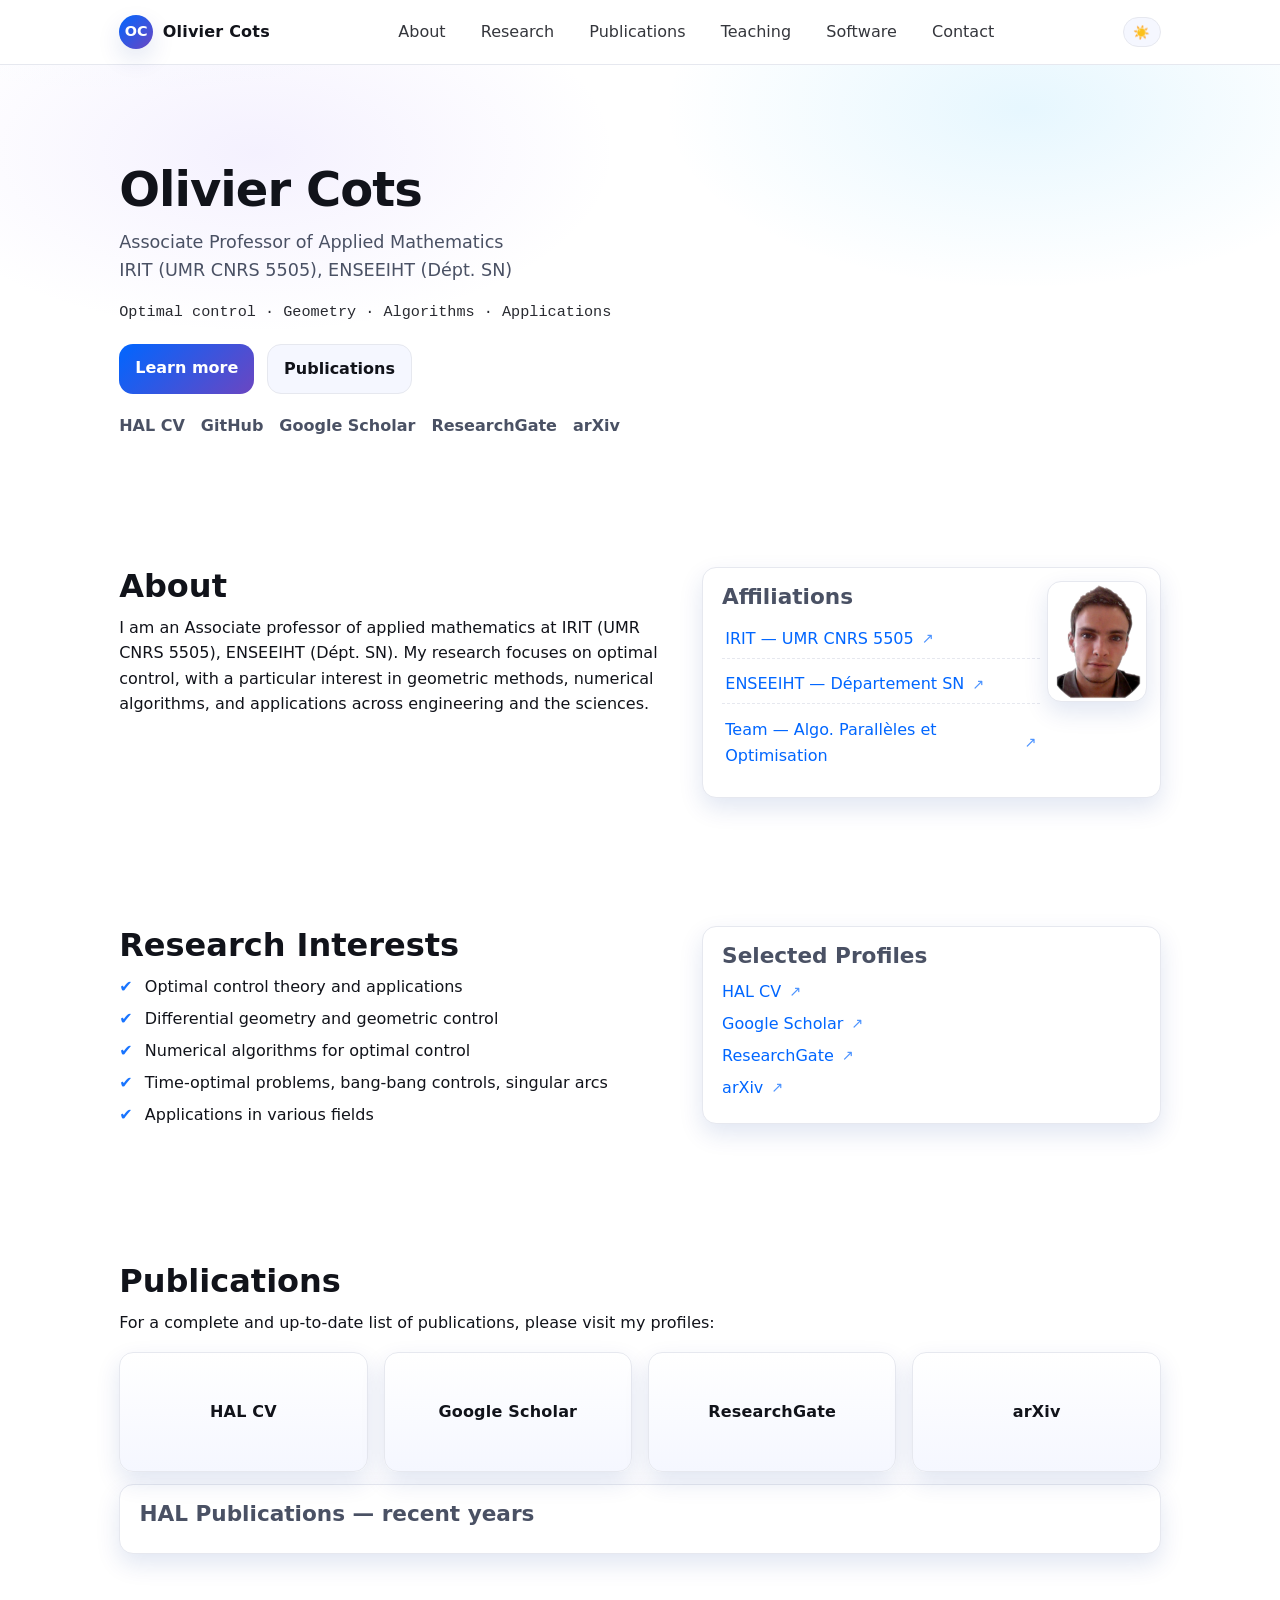
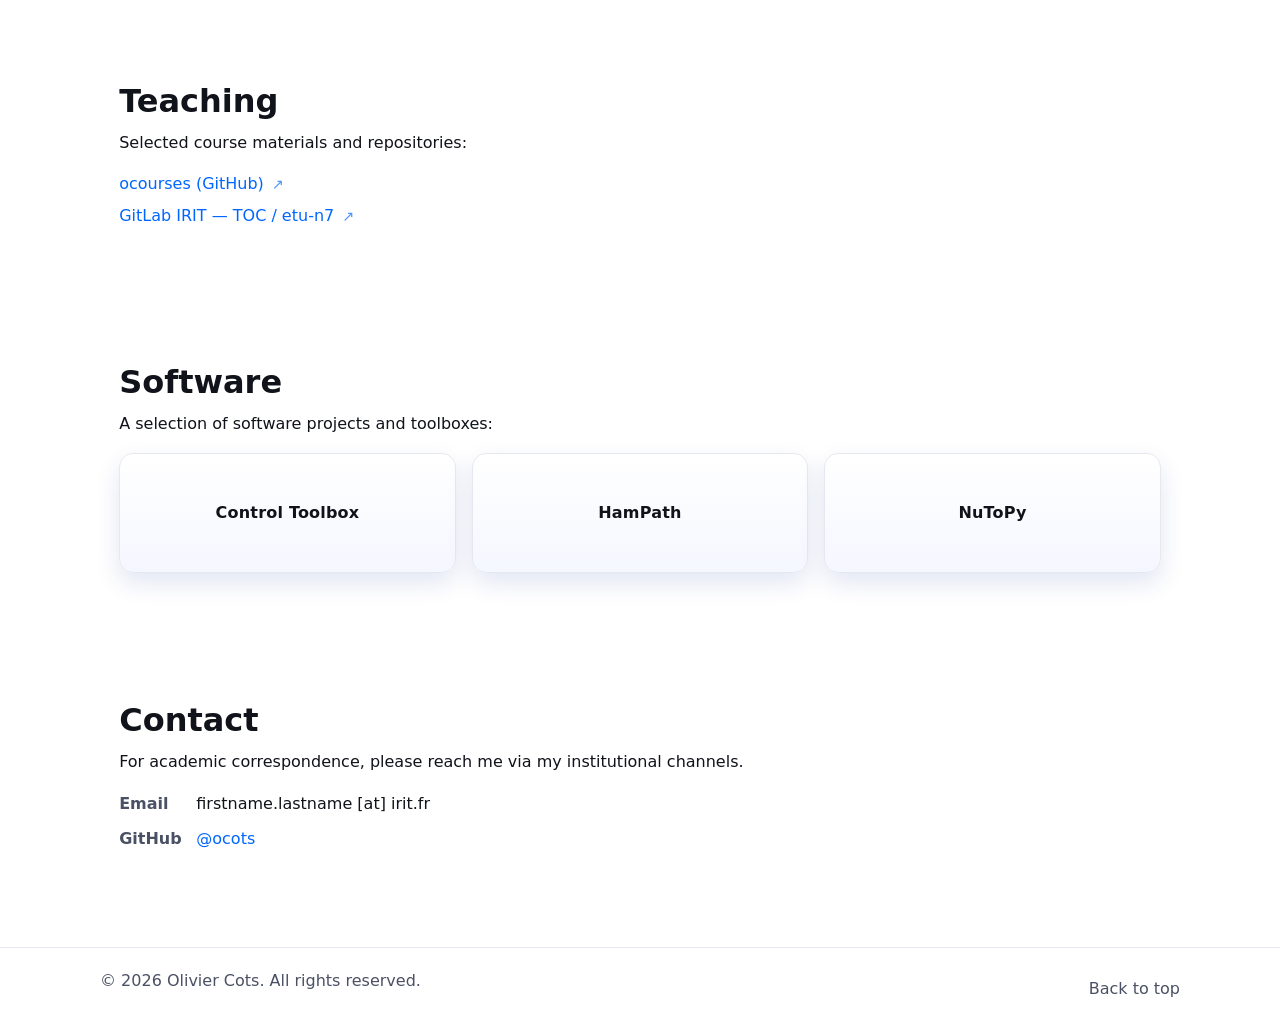
==== index.html @ 915db8ec "french to english" ====
<!DOCTYPE html>
<html lang="en" class="no-js">
  <head>
    <meta charset="utf-8" />
    <meta name="viewport" content="width=device-width, initial-scale=1" />
    <title>Olivier Cots</title>
    <meta name="description" content="Olivier Cots — Associate professor of applied mathematics at IRIT (UMR CNRS 5505), ENSEEIHT (Dépt. SN). Research: Optimal control — geometry, algorithms, applications." />

    <!-- Open Graph / SEO -->
    <meta property="og:title" content="Olivier Cots — Associate Professor of Applied Mathematics" />
    <meta property="og:description" content="Optimal control — geometry, algorithms, applications. IRIT (UMR CNRS 5505), ENSEEIHT (Dépt. SN)." />
    <meta property="og:type" content="website" />
    <meta property="og:url" content="https://ocots.github.io/" />

    <link rel="icon" href="assets/icons/favicon.svg" type="image/svg+xml" />
    <link rel="stylesheet" href="assets/css/style.css" />
    <!-- SEDOO HAL integration -->
    <script src="https://api.sedoo.fr/aeris-cdn-rest/jsrepo/v1_0/download/sandbox/release/sedoo-publications-vjs/0.1.0"></script>
    <script>
      // Replace no-js class for progressive enhancement
      document.documentElement.classList.remove('no-js');
    </script>
  </head>
  <body>
    <a class="skip-link" href="#content">Skip to content</a>

    <header class="site-header">
      <div class="container header-inner">
        <a href="#top" class="brand" aria-label="Home">
          <span class="brand-mark">OC</span>
          <span class="brand-text">Olivier Cots</span>
        </a>
        <nav class="nav" aria-label="Primary">
          <button class="nav-toggle" aria-expanded="false" aria-controls="primary-menu" aria-label="Toggle menu">
            <span class="nav-toggle-bar"></span>
            <span class="nav-toggle-bar"></span>
            <span class="nav-toggle-bar"></span>
          </button>
          <ul id="primary-menu" class="nav-list">
            <li><a href="#about">About</a></li>
            <li><a href="#interests">Research</a></li>
            <li><a href="#publications">Publications</a></li>
            <li><a href="#teaching">Teaching</a></li>
            <li><a href="#software">Software</a></li>
            <li><a href="#contact">Contact</a></li>
          </ul>
        </nav>
        <button class="theme-toggle" id="theme-toggle" aria-label="Toggle dark mode">
          <span class="theme-icon" aria-hidden="true">🌙</span>
        </button>
      </div>
    </header>

    <main id="content">
      <section class="hero" id="top">
        <div class="container hero-inner">
          <div class="hero-text">
            <h1 class="hero-title">Olivier Cots</h1>
            <p class="hero-subtitle">
              Associate Professor of Applied Mathematics<br />
              IRIT (UMR CNRS 5505), ENSEEIHT (Dépt. SN)
            </p>
            <p class="hero-keywords">Optimal control · Geometry · Algorithms · Applications</p>
            <div class="hero-actions">
              <a class="btn primary" href="#about">Learn more</a>
              <a class="btn" href="#publications">Publications</a>
            </div>
            <ul class="social-links">
              <li><a href="https://cv.hal.science/ocots" target="_blank" rel="noopener">HAL CV</a></li>
              <li><a href="https://github.com/ocots" target="_blank" rel="noopener">GitHub</a></li>
              <li><a href="https://scholar.google.com/citations?user=JVn4K6UAAAAJ&hl=fr" target="_blank" rel="noopener">Google Scholar</a></li>
              <li><a href="https://www.researchgate.net/profile/Olivier-Cots?ev=hdr_xprf" target="_blank" rel="noopener">ResearchGate</a></li>
              <li><a href="https://arxiv.org/a/0000-0002-4703-4369.html" target="_blank" rel="noopener">arXiv</a></li>
            </ul>
          </div>
          
        </div>
        <div class="hero-bg" aria-hidden="true"></div>
      </section>

      <section class="section" id="about">
        <div class="container grid two">
          <div>
            <h2>About</h2>
            <p>
              I am an Associate professor of applied mathematics at IRIT (UMR CNRS 5505), ENSEEIHT (Dépt. SN). My research focuses on optimal control, with a particular interest in geometric methods, numerical algorithms, and applications across engineering and the sciences.
            </p>
          </div>
          <aside class="about-aside">
            <div class="callout">
              <h3>Affiliations</h3>
              <img class="portrait portrait--small" src="assets/figs/ocots.png" alt="Portrait of Olivier Cots" />
              <ul class="fancy-list arrow-list" role="list">
                <li><a href="https://www.irit.fr/" target="_blank" rel="noopener">IRIT — UMR CNRS 5505</a></li>
                <li><a href="https://www.enseeiht.fr/" target="_blank" rel="noopener">ENSEEIHT — Département SN</a></li>
                <li><a href="https://www.irit.fr/apo/site" target="_blank" rel="noopener">Team — Algo. Parallèles et Optimisation</a></li>
              </ul>
            </div>
          </aside>
        </div>
      </section>

      <section class="section" id="interests">
        <div class="container grid two">
          <div>
            <h2>Research Interests</h2>
            <ul class="check-list">
              <li>Optimal control theory and applications</li>
              <li>Differential geometry and geometric control</li>
              <li>Numerical algorithms for optimal control</li>
              <li>Time-optimal problems, bang-bang controls, singular arcs</li>
              <li>Applications in various fields</li>
            </ul>
          </div>
          <div class="callout">
            <h3>Selected Profiles</h3>
            <ul class="arrow-list">
              <li><a href="https://cv.hal.science/ocots" target="_blank" rel="noopener">HAL CV</a></li>
              <li><a href="https://scholar.google.com/citations?user=JVn4K6UAAAAJ&hl=fr" target="_blank" rel="noopener">Google Scholar</a></li>
              <li><a href="https://www.researchgate.net/profile/Olivier-Cots?ev=hdr_xprf" target="_blank" rel="noopener">ResearchGate</a></li>
              <li><a href="https://arxiv.org/a/0000-0002-4703-4369.html" target="_blank" rel="noopener">arXiv</a></li>
            </ul>
          </div>
        </div>
      </section>

      <section class="section" id="publications">
        <div class="container">
          <h2>Publications</h2>
          <p>
            For a complete and up-to-date list of publications, please visit my profiles:
          </p>
          <ul class="link-tiles">
            <li><a class="tile" href="https://cv.hal.science/ocots" target="_blank" rel="noopener"><span>HAL CV</span></a></li>
            <li><a class="tile" href="https://scholar.google.com/citations?user=JVn4K6UAAAAJ&hl=fr" target="_blank" rel="noopener"><span>Google Scholar</span></a></li>
            <li><a class="tile" href="https://www.researchgate.net/profile/Olivier-Cots?ev=hdr_xprf" target="_blank" rel="noopener"><span>ResearchGate</span></a></li>
            <li><a class="tile" href="https://arxiv.org/a/0000-0002-4703-4369.html" target="_blank" rel="noopener"><span>arXiv</span></a></li>
          </ul>
          <!-- SEDOO HAL widget (preferred integration) -->
          <div class="embed-card" id="hal-sedoo">
            <h3>HAL Publications — recent years</h3>
            <hal-list
              search-fields="authIdHal_s"
              search-values="ocots"
              search-criteria="years,authors,keywords"
            ></hal-list>
          </div>
        </div>
      </section>

      <section class="section" id="teaching">
        <div class="container">
          <h2>Teaching</h2>
          <p>
            Selected course materials and repositories:
          </p>
          <ul class="arrow-list">
            <li><a href="https://github.com/ocourses" target="_blank" rel="noopener">ocourses (GitHub)</a></li>
            <li><a href="https://gitlab.irit.fr/toc/etu-n7" target="_blank" rel="noopener">GitLab IRIT — TOC / etu-n7</a></li>
          </ul>
        </div>
      </section>

      <section class="section" id="software">
        <div class="container">
          <h2>Software</h2>
          <p>
            A selection of software projects and toolboxes:
          </p>
          <ul class="link-tiles">
            <li><a class="tile" href="https://github.com/control-toolbox" target="_blank" rel="noopener"><span>Control Toolbox</span></a></li>
            <li><a class="tile" href="https://gitlab.inria.fr/ct/hampath" target="_blank" rel="noopener"><span>HamPath</span></a></li>
            <li><a class="tile" href="https://ct.gitlabpages.inria.fr/nutopy" target="_blank" rel="noopener"><span>NuToPy</span></a></li>
          </ul>
        </div>
      </section>

      <section class="section" id="contact">
        <div class="container">
          <h2>Contact</h2>
          <p>
            For academic correspondence, please reach me via my institutional channels.
          </p>
          <ul class="contact-list">
            <li>
              <span class="label">Email</span>
              <span>firstname.lastname [at] irit.fr</span>
            </li>
            <li>
              <span class="label">GitHub</span>
              <a href="https://github.com/ocots" target="_blank" rel="noopener">@ocots</a>
            </li>
          </ul>
        </div>
      </section>
    </main>

    <footer class="site-footer">
      <div class="container footer-inner">
        <p>© <span id="year"></span> Olivier Cots. All rights reserved.</p>
        <ul class="footer-links">
          <li><a href="#top">Back to top</a></li>
        </ul>
      </div>
    </footer>

    <script src="assets/js/main.js" defer></script>
  </body>
</html>
---- assets/css/style.css ----
/*
  Olivier Cots — Personal Website Theme
  Modern, responsive, accessible. Includes dark mode and refined typography.
*/

/* Reset & base */
* { box-sizing: border-box; }
html { scroll-behavior: smooth; }
html.no-js { scroll-behavior: auto; }

:root {
  --bg: #0b0c10;
  --bg-elev: #12131a;
  --text: #e8eaf0;
  --muted: #b9bfd1;
  --brand: #5ac8fa;
  --brand-strong: #2fb3f7;
  --accent: #a78bfa;
  --surface: #111217;
  --border: #242633;
  --tile: #151826;
  --shadow: 0 10px 30px rgba(0,0,0,0.35);

  --radius: 14px;
  --radius-sm: 10px;
  --radius-xs: 8px;
  --container: 1080px;

  --font-sans: ui-sans-serif, system-ui, -apple-system, Segoe UI, Roboto, Ubuntu, Cantarell, Noto Sans, Helvetica Neue, Arial, "Apple Color Emoji", "Segoe UI Emoji";
  --font-mono: ui-monospace, SFMono-Regular, Menlo, Monaco, Consolas, "Liberation Mono", "Courier New", monospace;
}

[data-theme="light"] {
  --bg: #ffffff;
  --bg-elev: #f7f8fb;
  --text: #11131a;
  --muted: #4a5164;
  --brand: #0066ff;
  --brand-strong: #004fe0;
  --accent: #6b46c1;
  --surface: #ffffff;
  --border: #e6e8ef;
  --tile: #f5f7ff;
  --shadow: 0 10px 25px rgba(0, 50, 150, 0.12);
}

body {
  margin: 0;
  font-family: var(--font-sans);
  color: var(--text);
  background: radial-gradient(1000px 600px at 10% -10%, rgba(90,200,250,0.08), transparent 60%),
              radial-gradient(1000px 600px at 90% -20%, rgba(167,139,250,0.10), transparent 60%),
              var(--bg);
  line-height: 1.6;
}

img { max-width: 100%; display: block; }
a { color: var(--brand); text-decoration: none; }
a:hover { color: var(--brand-strong); }

h1, h2, h3 { line-height: 1.2; margin: 0 0 0.6rem; }
h1 { font-size: clamp(2rem, 4.5vw, 3rem); letter-spacing: -0.02em; }
h2 { font-size: clamp(1.5rem, 2.8vw, 2rem); }
h3 { font-size: clamp(1.15rem, 2vw, 1.35rem); color: var(--muted); font-weight: 600; }

p { margin: 0 0 1rem; }
ul { margin: 0; padding: 0 0 0 1.1rem; }

.container { max-width: var(--container); margin: 0 auto; padding: 0 1.2rem; }
.section { padding: 4rem 0; }

/* Accessibility */
.skip-link {
  position: absolute; left: -999px; top: auto; width: 1px; height: 1px; overflow: hidden;
}
.skip-link:focus { left: 0; width: auto; height: auto; background: var(--brand); color: white; padding: 0.5rem 1rem; border-radius: var(--radius-xs); }

/* Header */
.site-header {
  position: sticky; top: 0; z-index: 1000; backdrop-filter: saturate(160%) blur(8px);
  background: color-mix(in oklab, var(--bg) 85%, transparent);
  border-bottom: 1px solid var(--border);
}
.header-inner { display: flex; align-items: center; justify-content: space-between; height: 64px; }
.brand { display: inline-flex; align-items: center; gap: 0.6rem; font-weight: 700; color: var(--text); }
.brand-mark { display: grid; place-items: center; width: 34px; height: 34px; border-radius: 50%; background: linear-gradient(135deg, var(--brand), var(--accent)); color: white; font-size: 0.9rem; box-shadow: var(--shadow); }
.brand-text { letter-spacing: 0.2px; }

.nav { display: flex; align-items: center; gap: 1rem; }
.nav-list { list-style: none; display: flex; gap: 1rem; margin: 0; padding: 0; }
.nav-list a { color: var(--text); opacity: 0.85; padding: 0.4rem 0.6rem; border-radius: var(--radius-xs); }
.nav-list a:hover { background: var(--tile); opacity: 1; }

.nav-toggle { display: none; background: transparent; border: 0; padding: 0.4rem; border-radius: var(--radius-xs); }
.nav-toggle:focus { outline: 2px solid var(--brand); }
.nav-toggle-bar { display: block; width: 22px; height: 2px; margin: 4px 0; background: var(--text); border-radius: 2px; }

.theme-toggle { background: var(--tile); color: var(--text); border: 1px solid var(--border); border-radius: 999px; padding: 0.4rem 0.6rem; cursor: pointer; }
.theme-toggle:hover { background: color-mix(in oklab, var(--tile), var(--brand) 10%); }

@media (max-width: 860px) {
  .nav-toggle { display: inline-block; }
  .nav-list { position: absolute; right: 1.2rem; top: 64px; background: var(--surface); border: 1px solid var(--border); border-radius: var(--radius); padding: 0.6rem; display: none; flex-direction: column; gap: 0.2rem; box-shadow: var(--shadow); }
  .nav-list.open { display: flex; }
}

/* Hero */
.hero { position: relative; padding: 6rem 0 4rem; }
.hero-inner { display: grid; grid-template-columns: 1fr; gap: 2rem; align-items: center; }
.hero-title { font-weight: 800; }
.hero-subtitle { color: var(--muted); font-size: 1.1rem; }
.hero-keywords { color: var(--text); opacity: 0.9; font-family: var(--font-mono); font-size: 0.95rem; margin-top: 0.4rem; }

.hero-actions { display: flex; gap: 0.8rem; margin: 1.2rem 0; }
.btn { display: inline-block; padding: 0.7rem 1rem; border-radius: var(--radius); border: 1px solid var(--border); background: var(--tile); color: var(--text); font-weight: 600; }
.btn:hover { background: color-mix(in oklab, var(--tile), var(--brand) 14%); }
.btn.primary { background: linear-gradient(135deg, var(--brand), var(--accent)); border: 0; color: white; }
.btn.primary:hover { filter: brightness(1.03); }

.hero-aside { display: flex; flex-direction: column; gap: 1rem; align-items: center; }
.portrait { width: 100%; max-width: 240px; height: auto; border-radius: var(--radius); border: 1px solid var(--border); box-shadow: var(--shadow); background: var(--surface); }
.portrait--small { max-width: 140px; }
.about-aside { display: flex; flex-direction: column; gap: 1rem; align-items: center; }
.about-aside .callout { position: relative; text-align: left; padding-right: 120px; }
.about-aside .callout .portrait { position: absolute; top: 0.8rem; right: 0.8rem; margin: 0; display: block; max-width: 100px; }

.social-links { display: flex; gap: 1rem; list-style: none; padding: 0; margin: 1rem 0 0; flex-wrap: wrap; }
.social-links a { color: var(--muted); font-weight: 600; }
.social-links a:hover { color: var(--text); }

.hero-card .card { background: linear-gradient(180deg, color-mix(in oklab, var(--tile), var(--brand) 10%), var(--tile)); padding: 1.2rem; border: 1px solid var(--border); border-radius: var(--radius); box-shadow: var(--shadow); }
.fancy-list { list-style: none; padding: 0; margin: 0; }
.fancy-list li { padding: 0.4rem 0.2rem; border-bottom: 1px dashed var(--border); }
.fancy-list li:last-child { border-bottom: 0; }

.hero-bg { position: absolute; inset: 0; pointer-events: none; z-index: -1; background: radial-gradient(600px 300px at 80% 10%, rgba(90,200,250,0.15), transparent 60%), radial-gradient(600px 300px at 20% 20%, rgba(167,139,250,0.12), transparent 60%); }

@media (max-width: 980px) {
  .hero-inner { grid-template-columns: 1fr; }
}

@media (max-width: 880px) {
  .about-aside { margin-top: 1rem; }
  .about-aside .callout { padding-right: 100px; }
  .about-aside .callout .portrait { max-width: 84px; top: 0.7rem; right: 0.7rem; }
}

/* Grids and utility cards */
.grid.two { display: grid; grid-template-columns: 1.2fr 1fr; gap: 2rem; align-items: start; }
.callout { background: var(--surface); border: 1px solid var(--border); border-radius: var(--radius); padding: 1rem 1.2rem; box-shadow: var(--shadow); }

@media (max-width: 880px) {
  .grid.two { grid-template-columns: 1fr; }
}

/* Lists */
.check-list { list-style: none; padding: 0; margin: 0; }
.check-list li { padding-left: 1.6rem; position: relative; margin: 0.4rem 0; }
.check-list li::before { content: "✔"; position: absolute; left: 0; color: var(--brand); opacity: 0.9; }

.arrow-list { list-style: none; padding: 0; margin: 0; }
.arrow-list li { margin: 0.4rem 0; }
.arrow-list a { display: inline-flex; gap: 0.5rem; align-items: center; }
.arrow-list a::after { content: "↗"; font-size: 0.9em; opacity: 0.7; transition: transform .15s ease; }
.arrow-list a:hover::after { transform: translate(2px, -2px); }

/* Tiles */
.link-tiles { list-style: none; padding: 0; margin: 1rem 0 0; display: grid; grid-template-columns: repeat(auto-fit, minmax(220px, 1fr)); gap: 1rem; }
.tile { display: grid; place-items: center; min-height: 120px; border-radius: var(--radius); border: 1px solid var(--border); background: linear-gradient(180deg, var(--surface), var(--tile)); color: var(--text); font-weight: 700; letter-spacing: 0.2px; box-shadow: var(--shadow); }
.tile:hover { background: color-mix(in oklab, var(--tile), var(--brand) 12%); }

/* Logos strip */
.logos { padding: 1.5rem 0 0.5rem; }
.logos-inner { display: grid; grid-template-columns: repeat(auto-fit, minmax(110px, 1fr)); align-items: center; gap: 1rem 1.2rem; opacity: 0.9; }
.logos-inner img { max-height: 42px; width: auto; justify-self: center; filter: saturate(0) contrast(1.1) brightness(0.9); opacity: 0.85; transition: filter .2s ease, opacity .2s ease, transform .2s ease; }
[data-theme="light"] .logos-inner img { filter: saturate(0) contrast(1) brightness(0.6); }
.logos-inner img:hover { filter: none; opacity: 1; transform: translateY(-1px); }

/* Publications */
.pubs { margin-top: 2rem; }
.pubs h3 { margin-bottom: 0.6rem; }
.pub-list { list-style: none; padding: 0; margin: 0; display: grid; gap: 0.9rem; }
.pub-item { padding: 0.9rem 1rem; border: 1px solid var(--border); border-radius: var(--radius); background: var(--surface); box-shadow: var(--shadow); }
.pub-title { font-weight: 700; color: var(--text); }
.pub-title:hover { color: var(--brand); }
.pub-meta { margin-top: 0.2rem; font-size: 0.9rem; }
.pub-links { margin-top: 0.4rem; display: flex; flex-wrap: wrap; gap: 0.6rem 1rem; }
.pub-links a { color: var(--muted); font-weight: 600; }
.pub-links a:hover { color: var(--text); }
.muted { color: var(--muted); }

/* Embedded cards (e.g., SEDOO HAL widget) */
.embed-card { margin-top: 0.8rem; padding: 1rem 1.2rem; border: 1px solid var(--border); border-radius: var(--radius); background: var(--surface); box-shadow: var(--shadow); transition: background .15s ease, border-color .15s ease; }
.embed-card:hover { background: color-mix(in oklab, var(--surface), var(--brand) 6%); border-color: color-mix(in oklab, var(--border), var(--brand) 18%); }
.embed-card h3 { margin: 0 0 0.6rem; }
.embed-card hal-list { display: block; }

/* Contact */
.contact-list { list-style: none; padding: 0; margin: 0; display: grid; gap: 0.6rem; }
.contact-list .label { display: inline-block; width: 72px; color: var(--muted); font-weight: 600; }

/* Footer */
.site-footer { border-top: 1px solid var(--border); margin-top: 2rem; }
.footer-inner { display: flex; align-items: center; justify-content: space-between; padding: 1.2rem 0; color: var(--muted); }
.footer-links { list-style: none; display: flex; gap: 1rem; margin: 0; padding: 0; }
.footer-links a { color: var(--muted); }
.footer-links a:hover { color: var(--text); }

/* Code blocks and prose (optional) */
pre, code { font-family: var(--font-mono); }
code { background: var(--tile); border: 1px solid var(--border); border-radius: var(--radius-xs); padding: 0.1rem 0.3rem; }
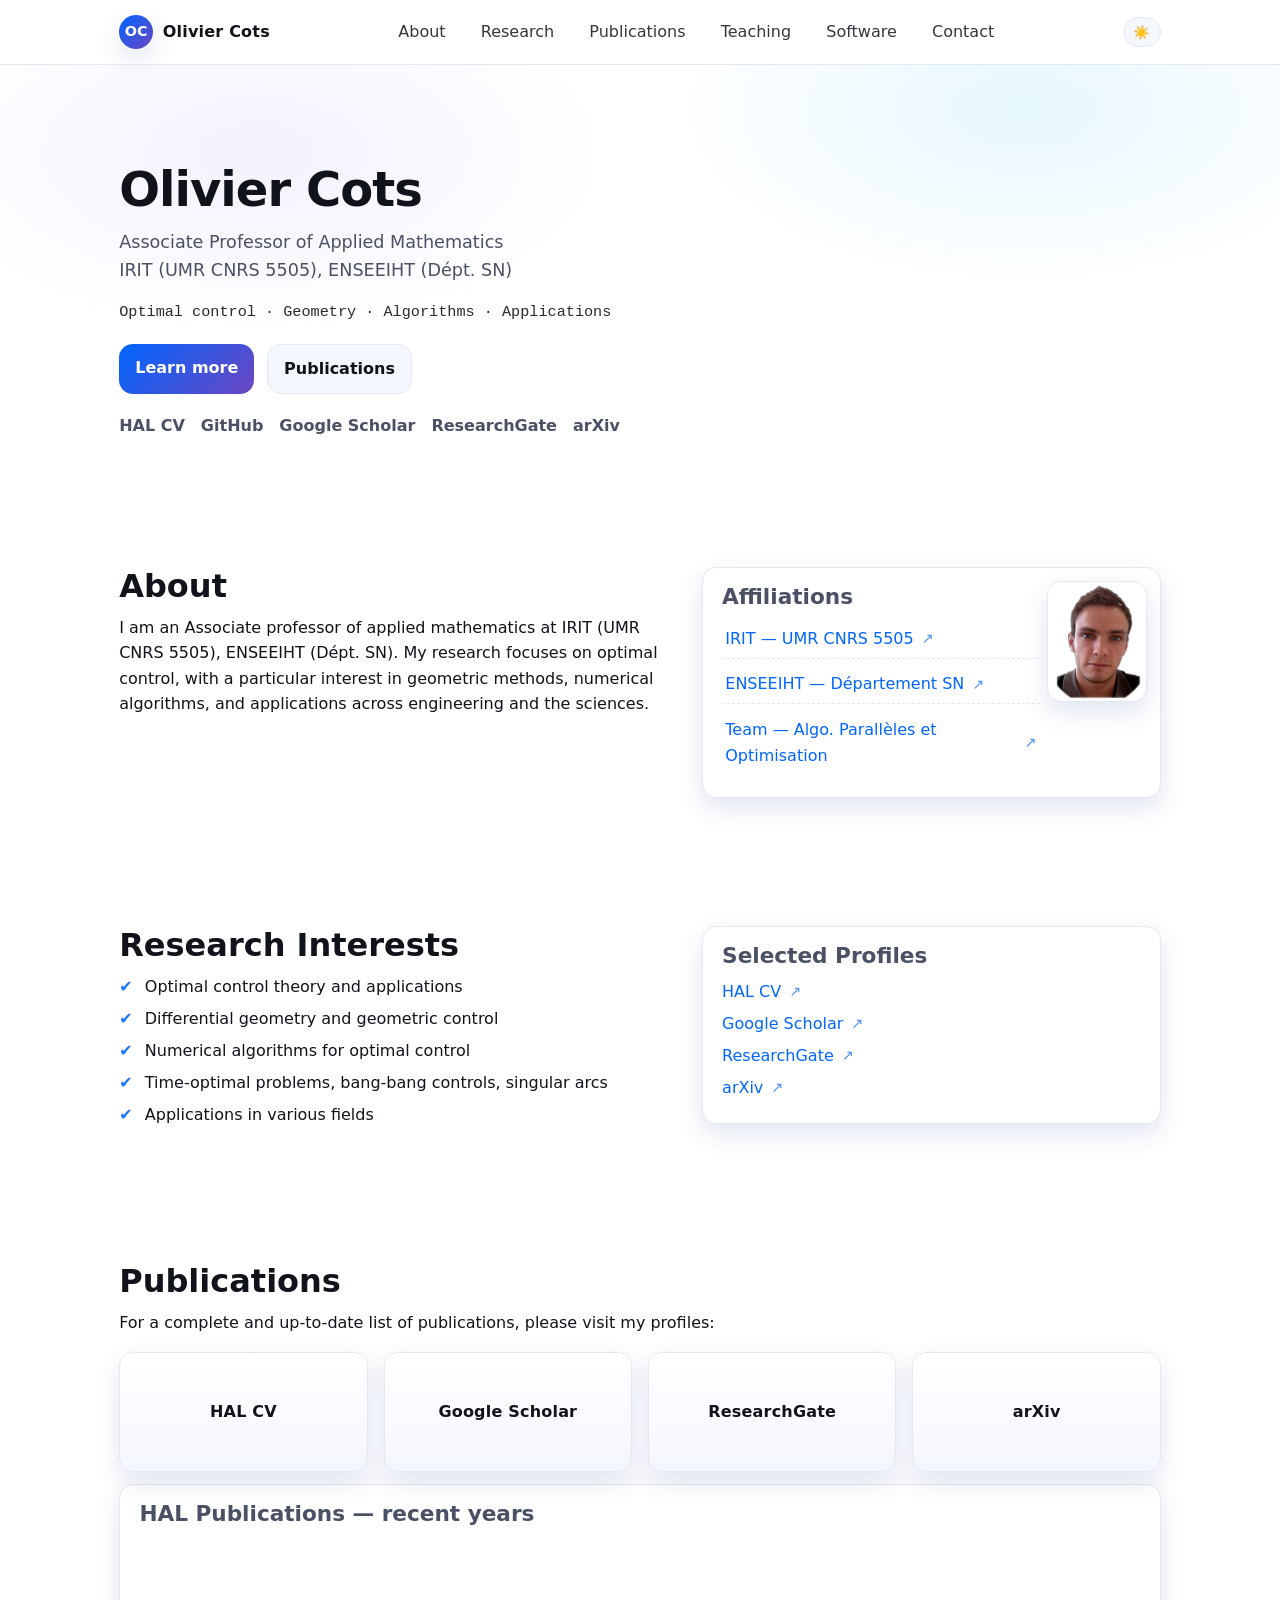
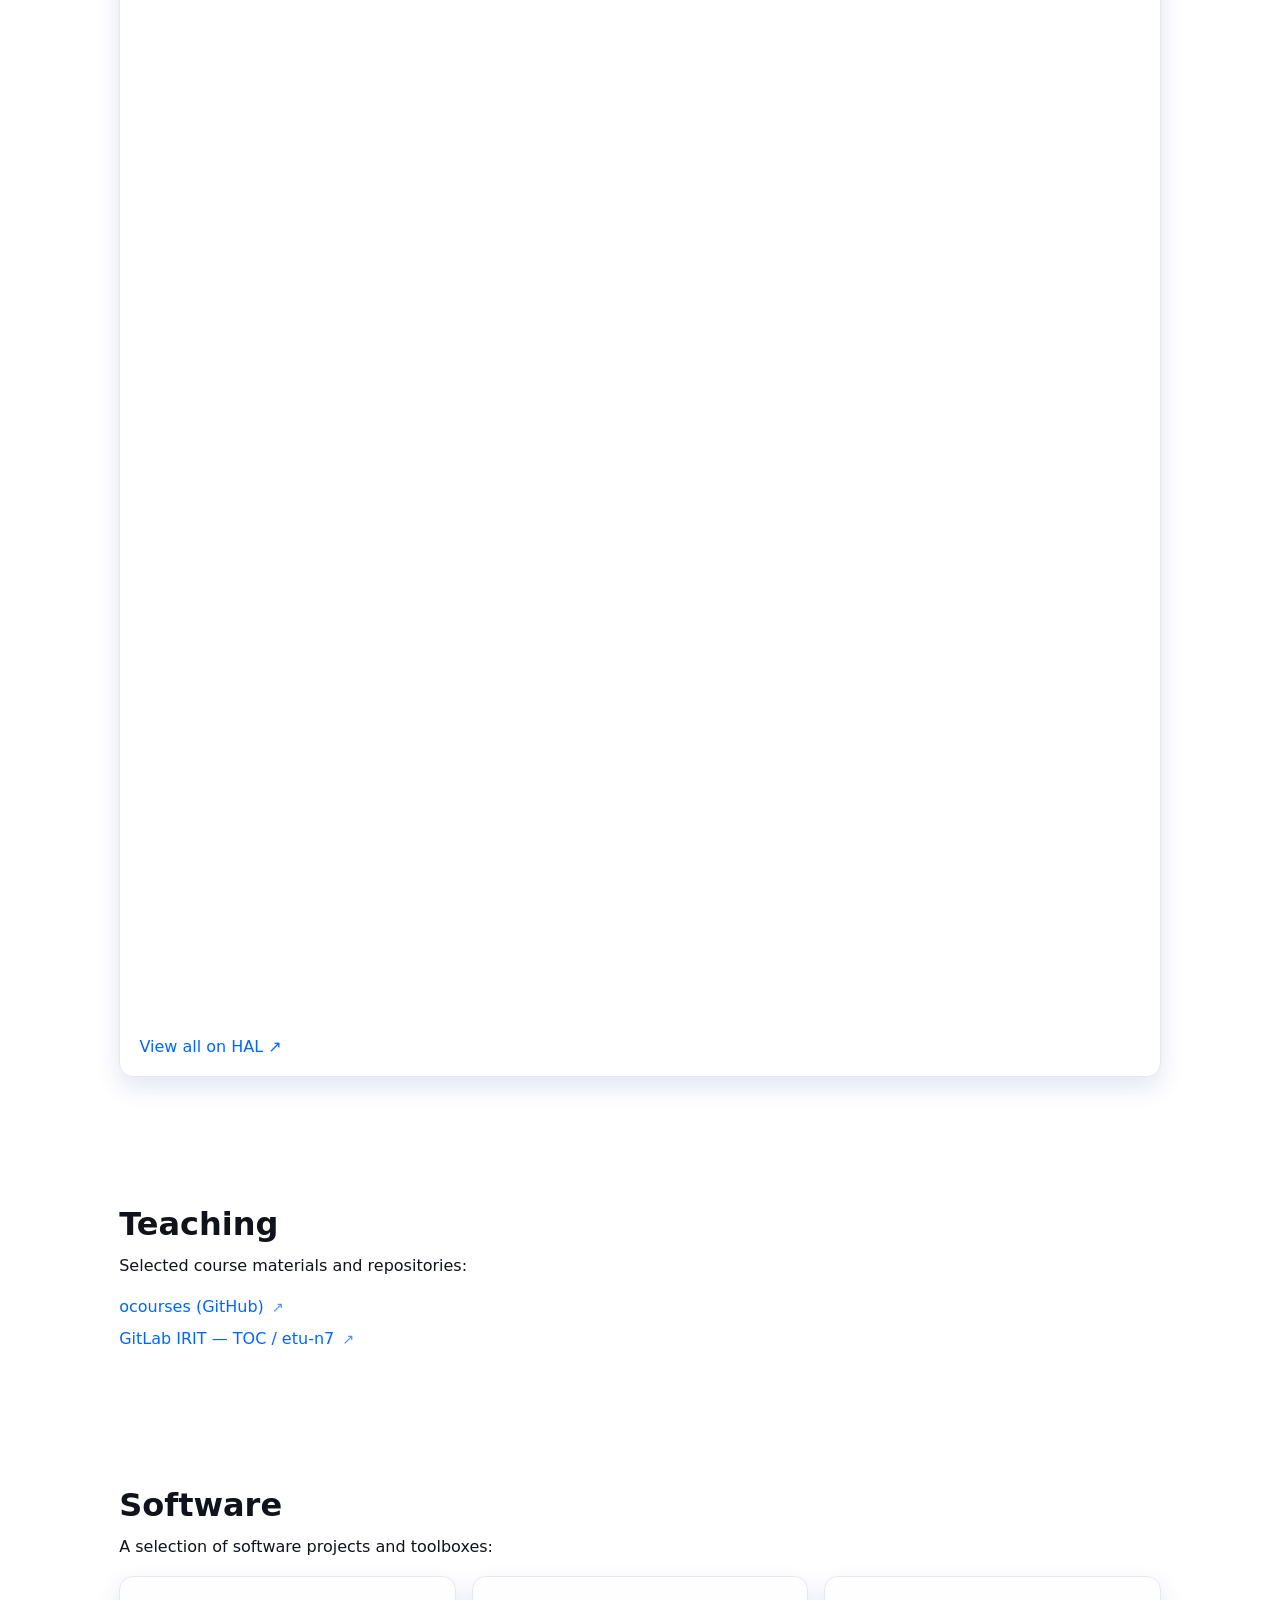
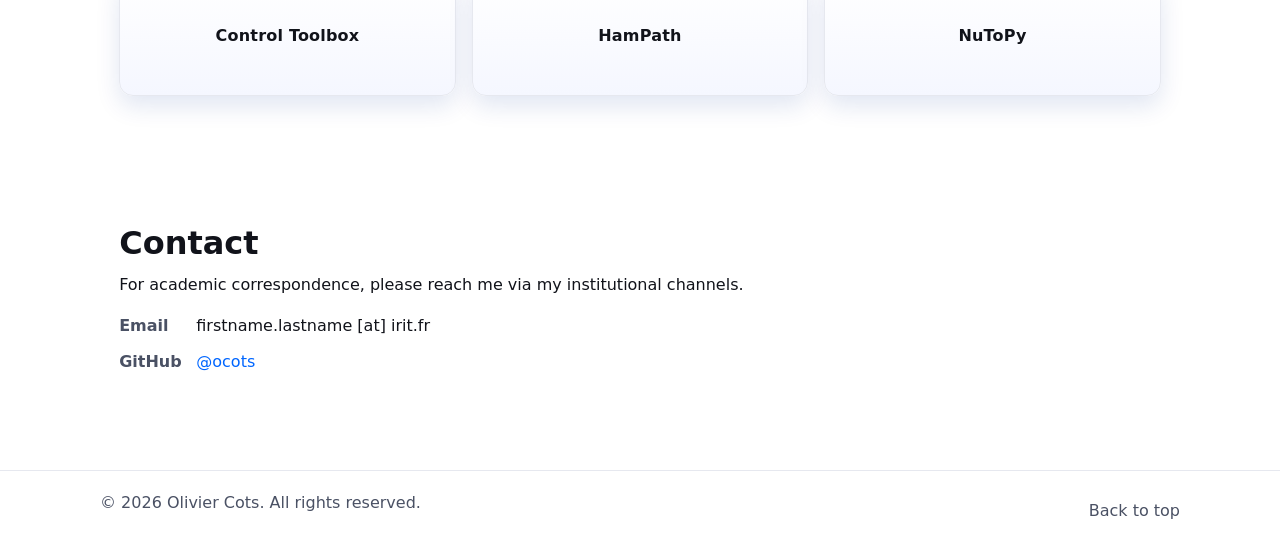
==== commit 6ab0b60b: "try light/dark mode" ====
--- a/index.html
+++ b/index.html
@@ -14,8 +14,6 @@
 
     <link rel="icon" href="assets/icons/favicon.svg" type="image/svg+xml" />
     <link rel="stylesheet" href="assets/css/style.css" />
-    <!-- SEDOO HAL integration -->
-    <script src="https://api.sedoo.fr/aeris-cdn-rest/jsrepo/v1_0/download/sandbox/release/sedoo-publications-vjs/0.1.0"></script>
     <script>
       // Replace no-js class for progressive enhancement
       document.documentElement.classList.remove('no-js');
@@ -136,14 +134,22 @@
             <li><a class="tile" href="https://www.researchgate.net/profile/Olivier-Cots?ev=hdr_xprf" target="_blank" rel="noopener"><span>ResearchGate</span></a></li>
             <li><a class="tile" href="https://arxiv.org/a/0000-0002-4703-4369.html" target="_blank" rel="noopener"><span>arXiv</span></a></li>
           </ul>
-          <!-- SEDOO HAL widget (preferred integration) -->
-          <div class="embed-card" id="hal-sedoo">
+          <!-- HALtools (official HAL tool) -->
+          <div class="embed-card" id="hal-haltools">
             <h3>HAL Publications — recent years</h3>
-            <hal-list
-              search-fields="authIdHal_s"
-              search-values="ocots"
-              search-criteria="years,authors,keywords"
-            ></hal-list>
+            <iframe
+              id="haltools-frame"
+              title="HAL Publications — Olivier Cots (HALtools)"
+              src="https://haltools.inria.fr/Public/afficheRequetePubli.php?auteur_exp=Olivier,%20Cots&CB_auteur=oui&CB_titre=oui&CB_article=oui&CB_DOI=oui&CB_typdoc=oui&langue=Anglais&tri_exp=annee_publi&tri_exp2=typdoc&tri_exp3=date_publi&ordre_aff=TA&Fen=Aff&css=https%3A%2F%2Focots.github.io%2Fassets%2Fcss%2Fhaltools.css"
+              width="100%"
+              height="1080"
+              frameborder="0"
+              loading="lazy"
+              style="background: transparent;"
+            ></iframe>
+            <div class="muted" style="margin-top: 0.6rem;">
+              <a href="https://cv.hal.science/ocots" target="_blank" rel="noopener">View all on HAL ↗</a>
+            </div>
           </div>
         </div>
       </section>
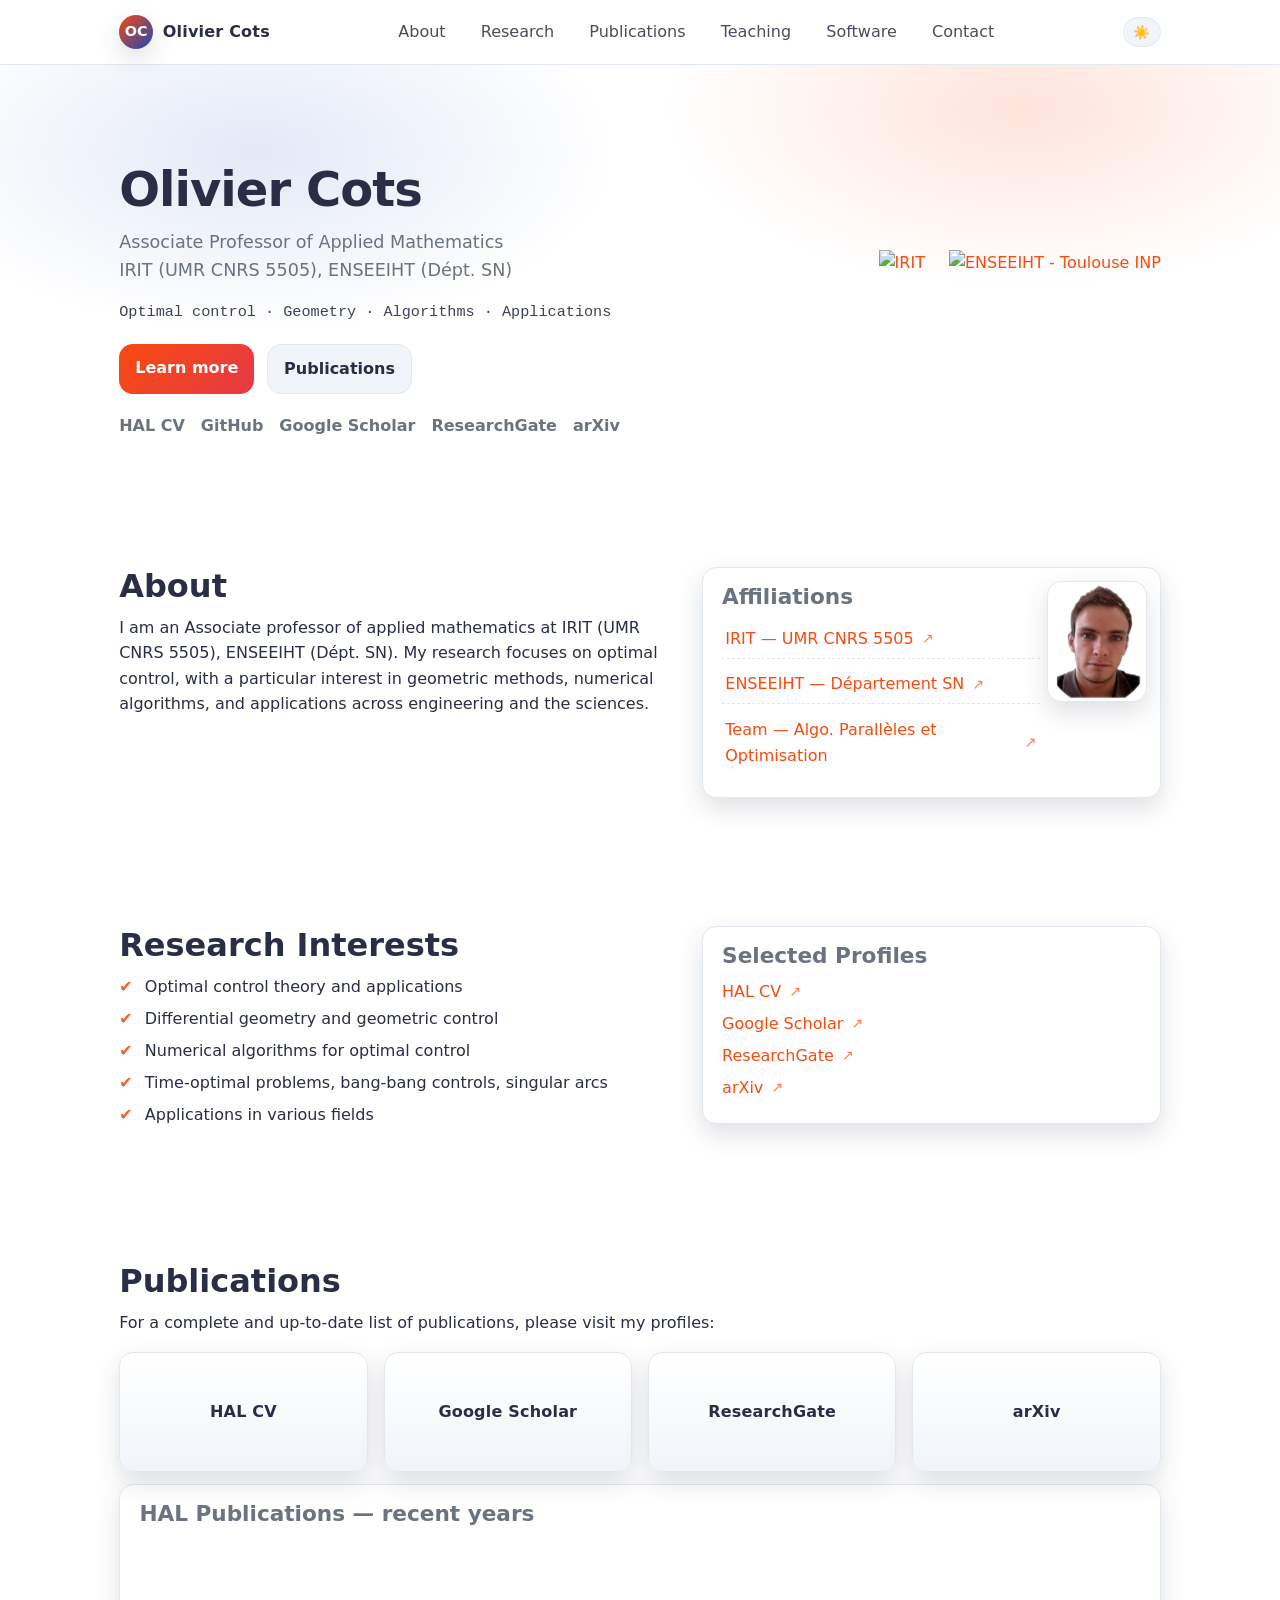
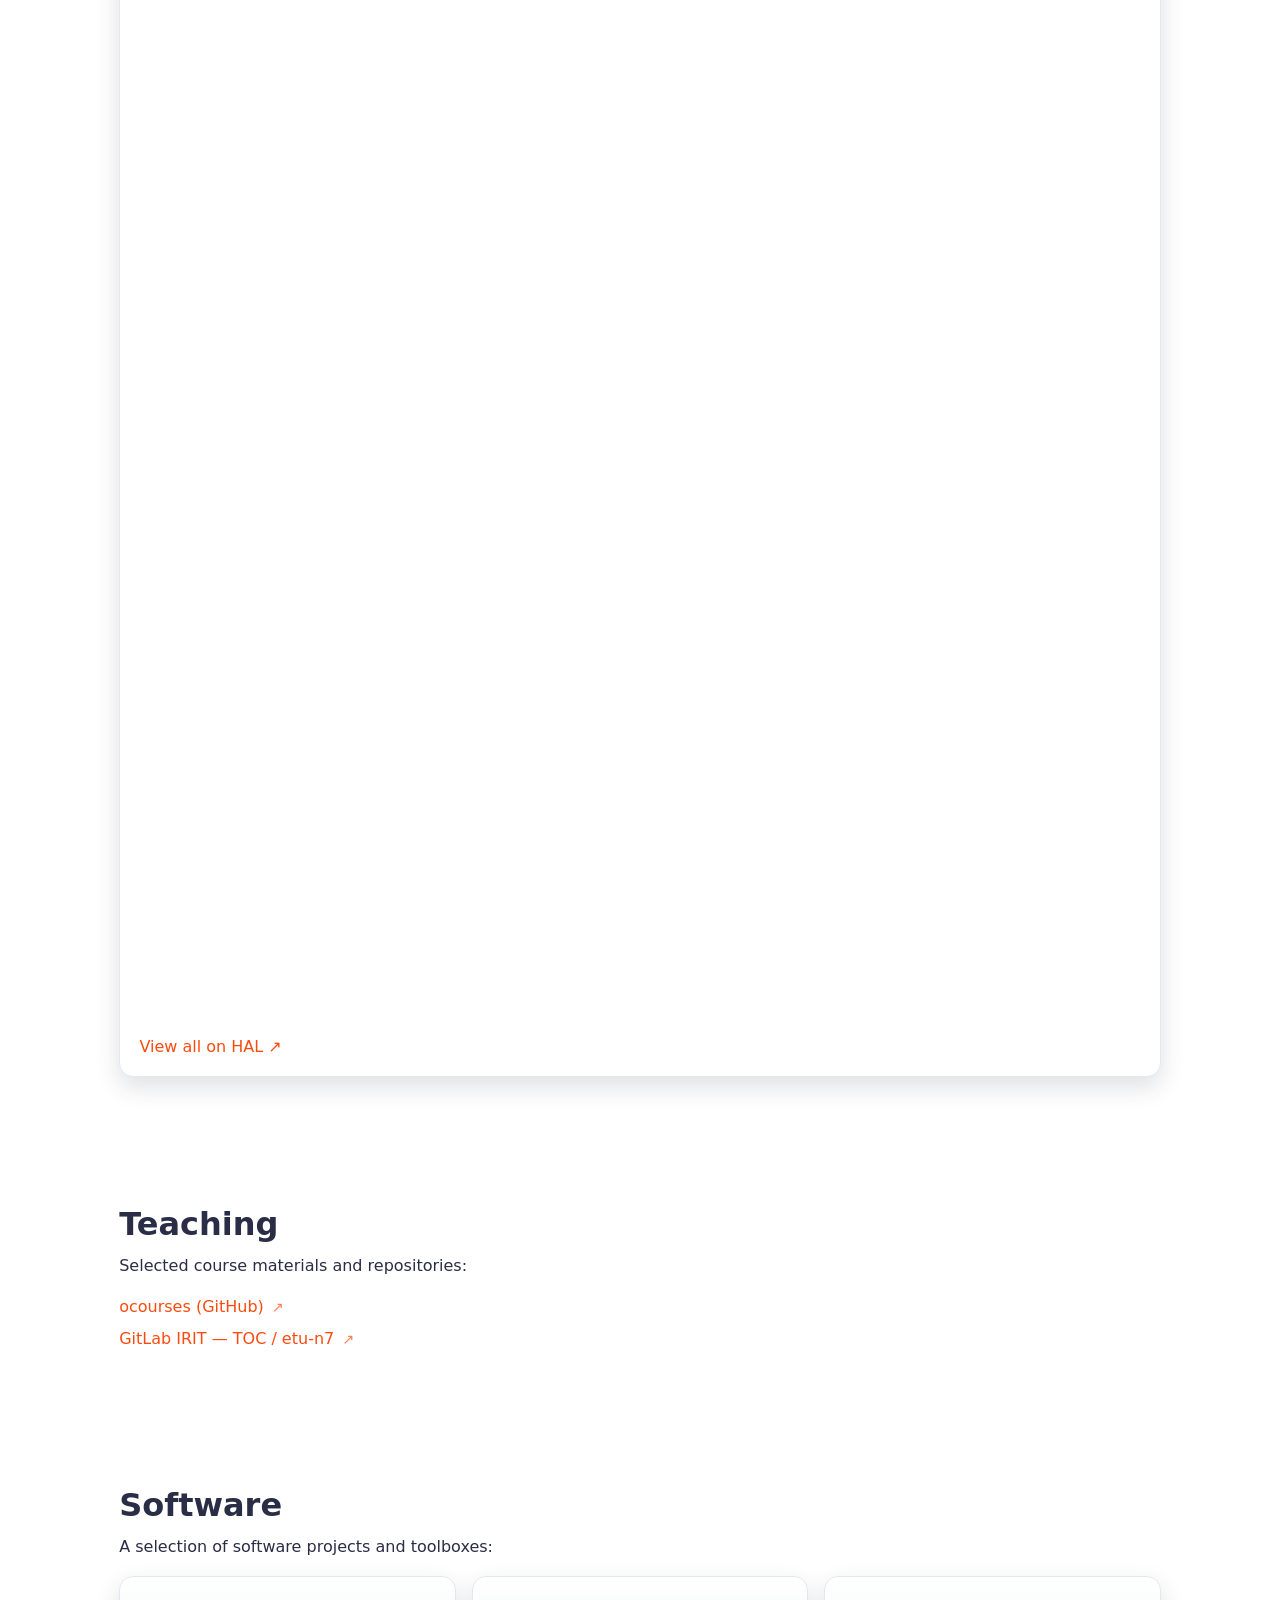
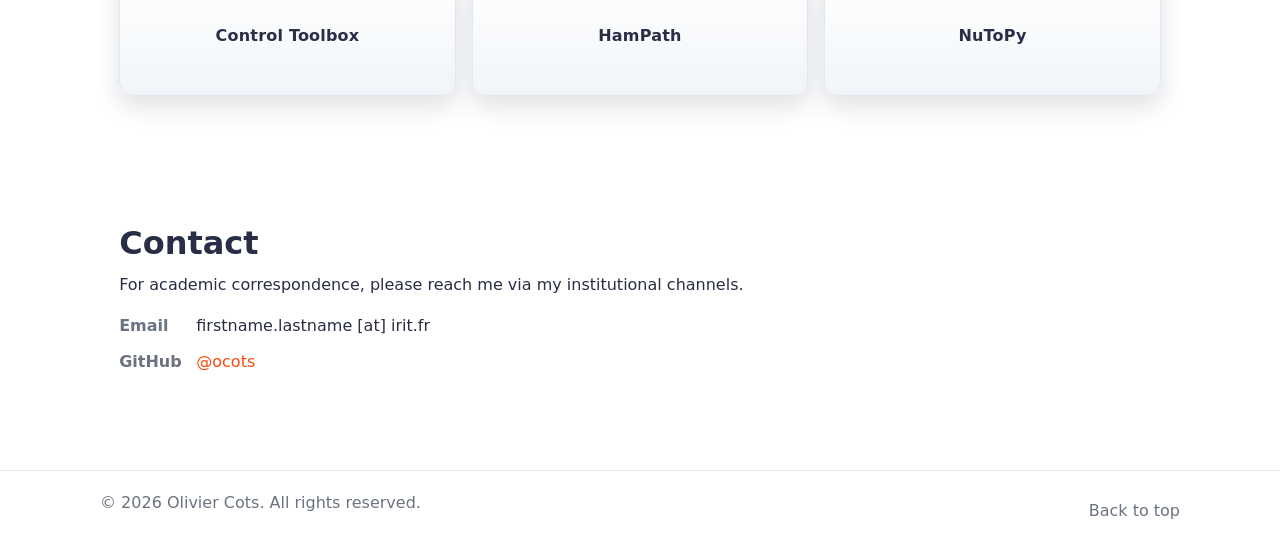
==== commit d7b54c5d: "up colors" ====
--- a/index.html
+++ b/index.html
@@ -71,7 +71,14 @@
               <li><a href="https://arxiv.org/a/0000-0002-4703-4369.html" target="_blank" rel="noopener">arXiv</a></li>
             </ul>
           </div>
-          
+          <div class="hero-logos">
+            <a href="https://www.irit.fr/" target="_blank" rel="noopener" aria-label="IRIT website">
+              <img src="assets/figs/logo-irit.png" alt="IRIT" class="hero-logo" />
+            </a>
+            <a href="https://www.enseeiht.fr/" target="_blank" rel="noopener" aria-label="ENSEEIHT website">
+              <img src="assets/figs/Logo-toulouse-inp-N7.png" alt="ENSEEIHT - Toulouse INP" class="hero-logo" />
+            </a>
+          </div>
         </div>
         <div class="hero-bg" aria-hidden="true"></div>
       </section>
@@ -140,7 +147,7 @@
             <iframe
               id="haltools-frame"
               title="HAL Publications — Olivier Cots (HALtools)"
-              src="https://haltools.inria.fr/Public/afficheRequetePubli.php?auteur_exp=Olivier,%20Cots&CB_auteur=oui&CB_titre=oui&CB_article=oui&CB_DOI=oui&CB_typdoc=oui&langue=Anglais&tri_exp=annee_publi&tri_exp2=typdoc&tri_exp3=date_publi&ordre_aff=TA&Fen=Aff&css=https%3A%2F%2Focots.github.io%2Fassets%2Fcss%2Fhaltools.css"
+              src="https://haltools.inria.fr/Public/afficheRequetePubli.php?auteur_exp=Olivier,%20Cots&CB_auteur=oui&CB_titre=oui&CB_article=oui&CB_DOI=oui&CB_typdoc=oui&langue=Anglais&tri_exp=annee_publi&tri_exp2=typdoc&tri_exp3=date_publi&ordre_aff=TA&Fen=Aff"
               width="100%"
               height="1080"
               frameborder="0"
--- a/assets/css/style.css
+++ b/assets/css/style.css
@@ -9,17 +9,17 @@
 html.no-js { scroll-behavior: auto; }
 
 :root {
-  --bg: #0b0c10;
-  --bg-elev: #12131a;
+  --bg: #1a1d2e;
+  --bg-elev: #2a2d46;
   --text: #e8eaf0;
-  --muted: #b9bfd1;
-  --brand: #5ac8fa;
-  --brand-strong: #2fb3f7;
-  --accent: #a78bfa;
-  --surface: #111217;
-  --border: #242633;
-  --tile: #151826;
-  --shadow: 0 10px 30px rgba(0,0,0,0.35);
+  --muted: #9ca3af;
+  --brand: #f84b0f;
+  --brand-strong: #ff6b35;
+  --accent: #1947ba;
+  --surface: #242742;
+  --border: #3a3d5a;
+  --tile: #2f3349;
+  --shadow: 0 10px 30px rgba(0,0,0,0.4);
 
   --radius: 14px;
   --radius-sm: 10px;
@@ -32,24 +32,24 @@
 
 [data-theme="light"] {
   --bg: #ffffff;
-  --bg-elev: #f7f8fb;
-  --text: #11131a;
-  --muted: #4a5164;
-  --brand: #0066ff;
-  --brand-strong: #004fe0;
-  --accent: #6b46c1;
+  --bg-elev: #f8fafc;
+  --text: #2a2d46;
+  --muted: #6b7280;
+  --brand: #f84b0f;
+  --brand-strong: #e63946;
+  --accent: #1947ba;
   --surface: #ffffff;
-  --border: #e6e8ef;
-  --tile: #f5f7ff;
-  --shadow: 0 10px 25px rgba(0, 50, 150, 0.12);
+  --border: #e2e8f0;
+  --tile: #f1f5f9;
+  --shadow: 0 10px 25px rgba(42, 45, 70, 0.15);
 }
 
 body {
   margin: 0;
   font-family: var(--font-sans);
   color: var(--text);
-  background: radial-gradient(1000px 600px at 10% -10%, rgba(90,200,250,0.08), transparent 60%),
-              radial-gradient(1000px 600px at 90% -20%, rgba(167,139,250,0.10), transparent 60%),
+  background: radial-gradient(1000px 600px at 10% -10%, rgba(248,75,15,0.08), transparent 60%),
+              radial-gradient(1000px 600px at 90% -20%, rgba(25,71,186,0.10), transparent 60%),
               var(--bg);
   line-height: 1.6;
 }
@@ -86,6 +86,7 @@
 .brand-mark { display: grid; place-items: center; width: 34px; height: 34px; border-radius: 50%; background: linear-gradient(135deg, var(--brand), var(--accent)); color: white; font-size: 0.9rem; box-shadow: var(--shadow); }
 .brand-text { letter-spacing: 0.2px; }
 
+
 .nav { display: flex; align-items: center; gap: 1rem; }
 .nav-list { list-style: none; display: flex; gap: 1rem; margin: 0; padding: 0; }
 .nav-list a { color: var(--text); opacity: 0.85; padding: 0.4rem 0.6rem; border-radius: var(--radius-xs); }
@@ -96,7 +97,7 @@
 .nav-toggle-bar { display: block; width: 22px; height: 2px; margin: 4px 0; background: var(--text); border-radius: 2px; }
 
 .theme-toggle { background: var(--tile); color: var(--text); border: 1px solid var(--border); border-radius: 999px; padding: 0.4rem 0.6rem; cursor: pointer; }
-.theme-toggle:hover { background: color-mix(in oklab, var(--tile), var(--brand) 10%); }
+.theme-toggle:hover { background: color-mix(in oklab, var(--tile), var(--accent) 15%); }
 
 @media (max-width: 860px) {
   .nav-toggle { display: inline-block; }
@@ -106,16 +107,20 @@
 
 /* Hero */
 .hero { position: relative; padding: 6rem 0 4rem; }
-.hero-inner { display: grid; grid-template-columns: 1fr; gap: 2rem; align-items: center; }
+.hero-inner { display: grid; grid-template-columns: 1fr auto; gap: 3rem; align-items: center; }
 .hero-title { font-weight: 800; }
 .hero-subtitle { color: var(--muted); font-size: 1.1rem; }
 .hero-keywords { color: var(--text); opacity: 0.9; font-family: var(--font-mono); font-size: 0.95rem; margin-top: 0.4rem; }
 
+.hero-logos { display: flex; flex-direction: row; gap: 1.5rem; align-items: center; }
+.hero-logo { height: 100px; width: auto; opacity: 1; transition: transform 0.3s ease; cursor: pointer; }
+.hero-logo:hover { transform: scale(1.1); }
+
 .hero-actions { display: flex; gap: 0.8rem; margin: 1.2rem 0; }
 .btn { display: inline-block; padding: 0.7rem 1rem; border-radius: var(--radius); border: 1px solid var(--border); background: var(--tile); color: var(--text); font-weight: 600; }
-.btn:hover { background: color-mix(in oklab, var(--tile), var(--brand) 14%); }
-.btn.primary { background: linear-gradient(135deg, var(--brand), var(--accent)); border: 0; color: white; }
-.btn.primary:hover { filter: brightness(1.03); }
+.btn:hover { background: color-mix(in oklab, var(--tile), var(--accent) 20%); }
+.btn.primary { background: linear-gradient(135deg, var(--brand), var(--brand-strong)); border: 0; color: white; }
+.btn.primary:hover { filter: brightness(1.1); }
 
 .hero-aside { display: flex; flex-direction: column; gap: 1rem; align-items: center; }
 .portrait { width: 100%; max-width: 240px; height: auto; border-radius: var(--radius); border: 1px solid var(--border); box-shadow: var(--shadow); background: var(--surface); }
@@ -133,10 +138,17 @@
 .fancy-list li { padding: 0.4rem 0.2rem; border-bottom: 1px dashed var(--border); }
 .fancy-list li:last-child { border-bottom: 0; }
 
-.hero-bg { position: absolute; inset: 0; pointer-events: none; z-index: -1; background: radial-gradient(600px 300px at 80% 10%, rgba(90,200,250,0.15), transparent 60%), radial-gradient(600px 300px at 20% 20%, rgba(167,139,250,0.12), transparent 60%); }
+.hero-bg { position: absolute; inset: 0; pointer-events: none; z-index: -1; background: radial-gradient(600px 300px at 80% 10%, rgba(248,75,15,0.15), transparent 60%), radial-gradient(600px 300px at 20% 20%, rgba(25,71,186,0.12), transparent 60%); }
 
 @media (max-width: 980px) {
   .hero-inner { grid-template-columns: 1fr; }
+  .hero-logos { flex-direction: row; justify-content: center; gap: 2rem; margin-top: 2rem; }
+  .hero-logo { height: 50px; }
+}
+
+@media (max-width: 640px) {
+  .hero-logos { gap: 1.5rem; }
+  .hero-logo { height: 40px; }
 }
 
 @media (max-width: 880px) {
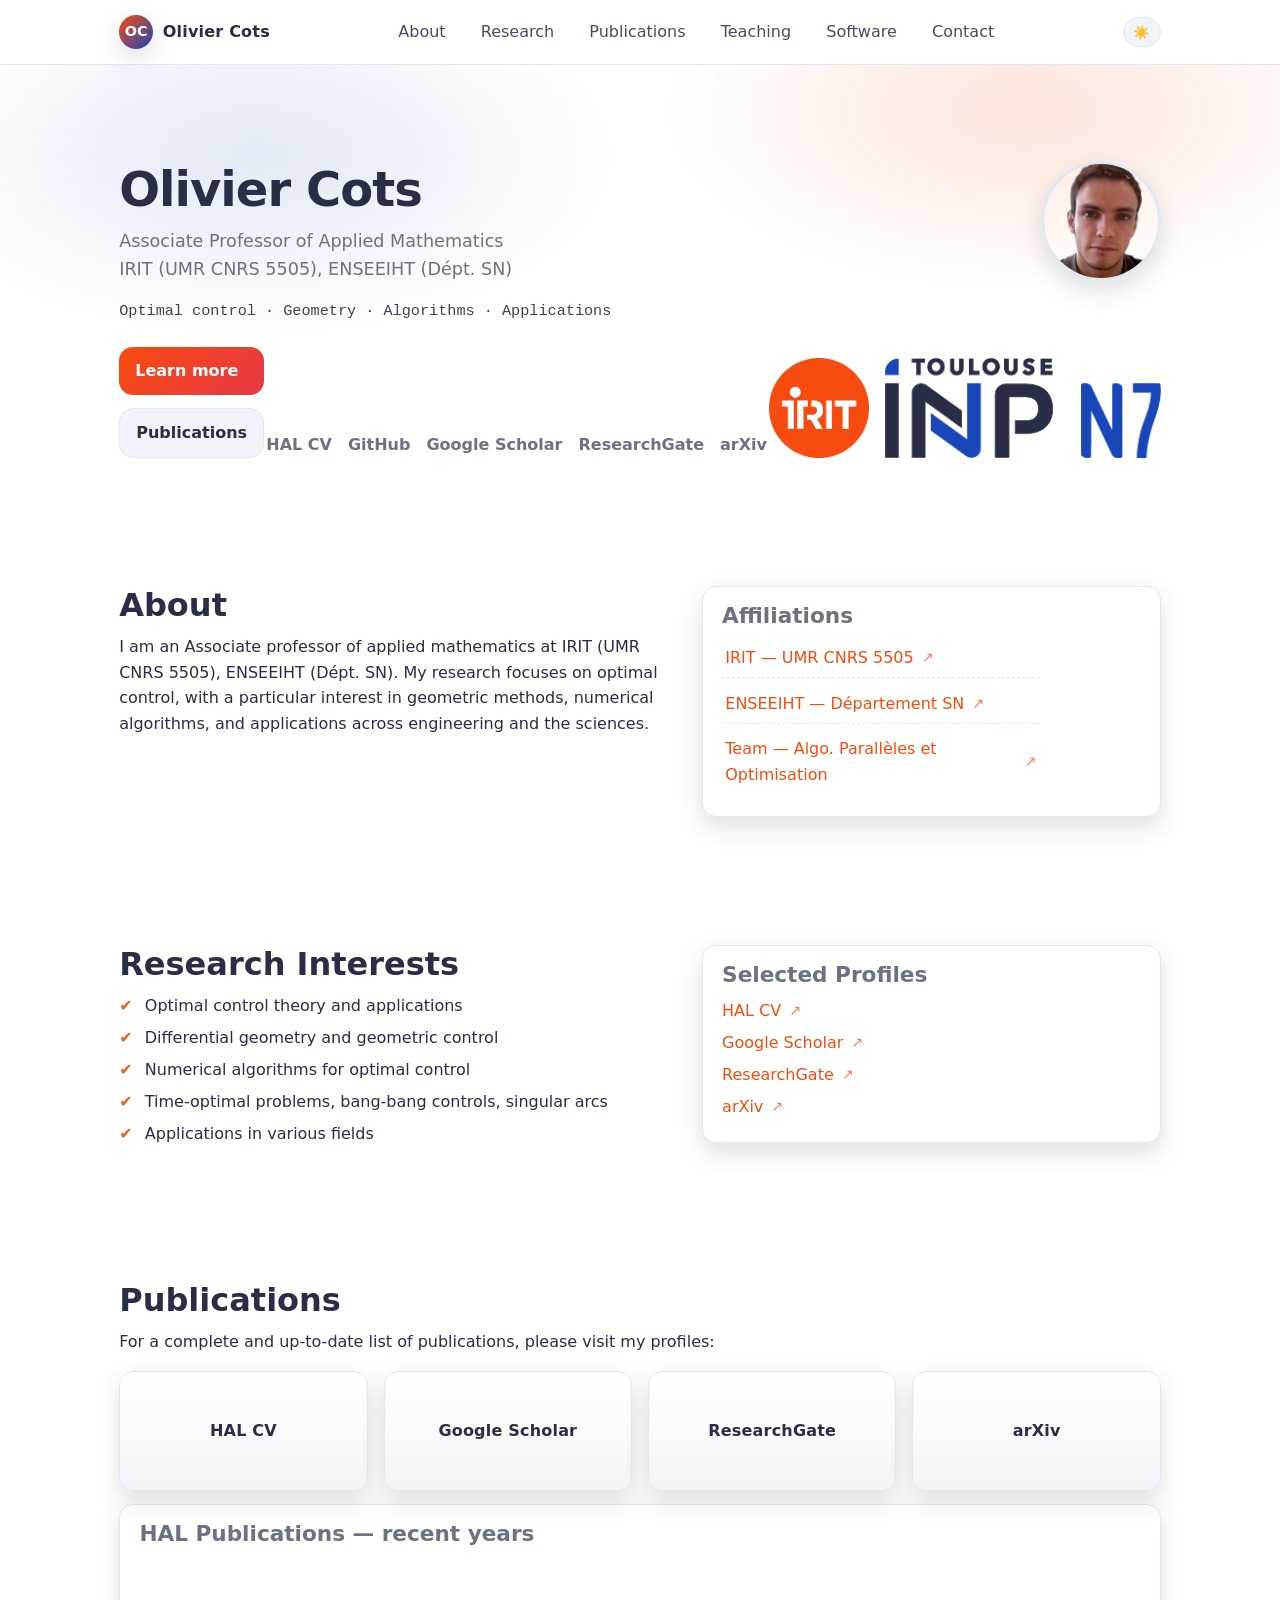
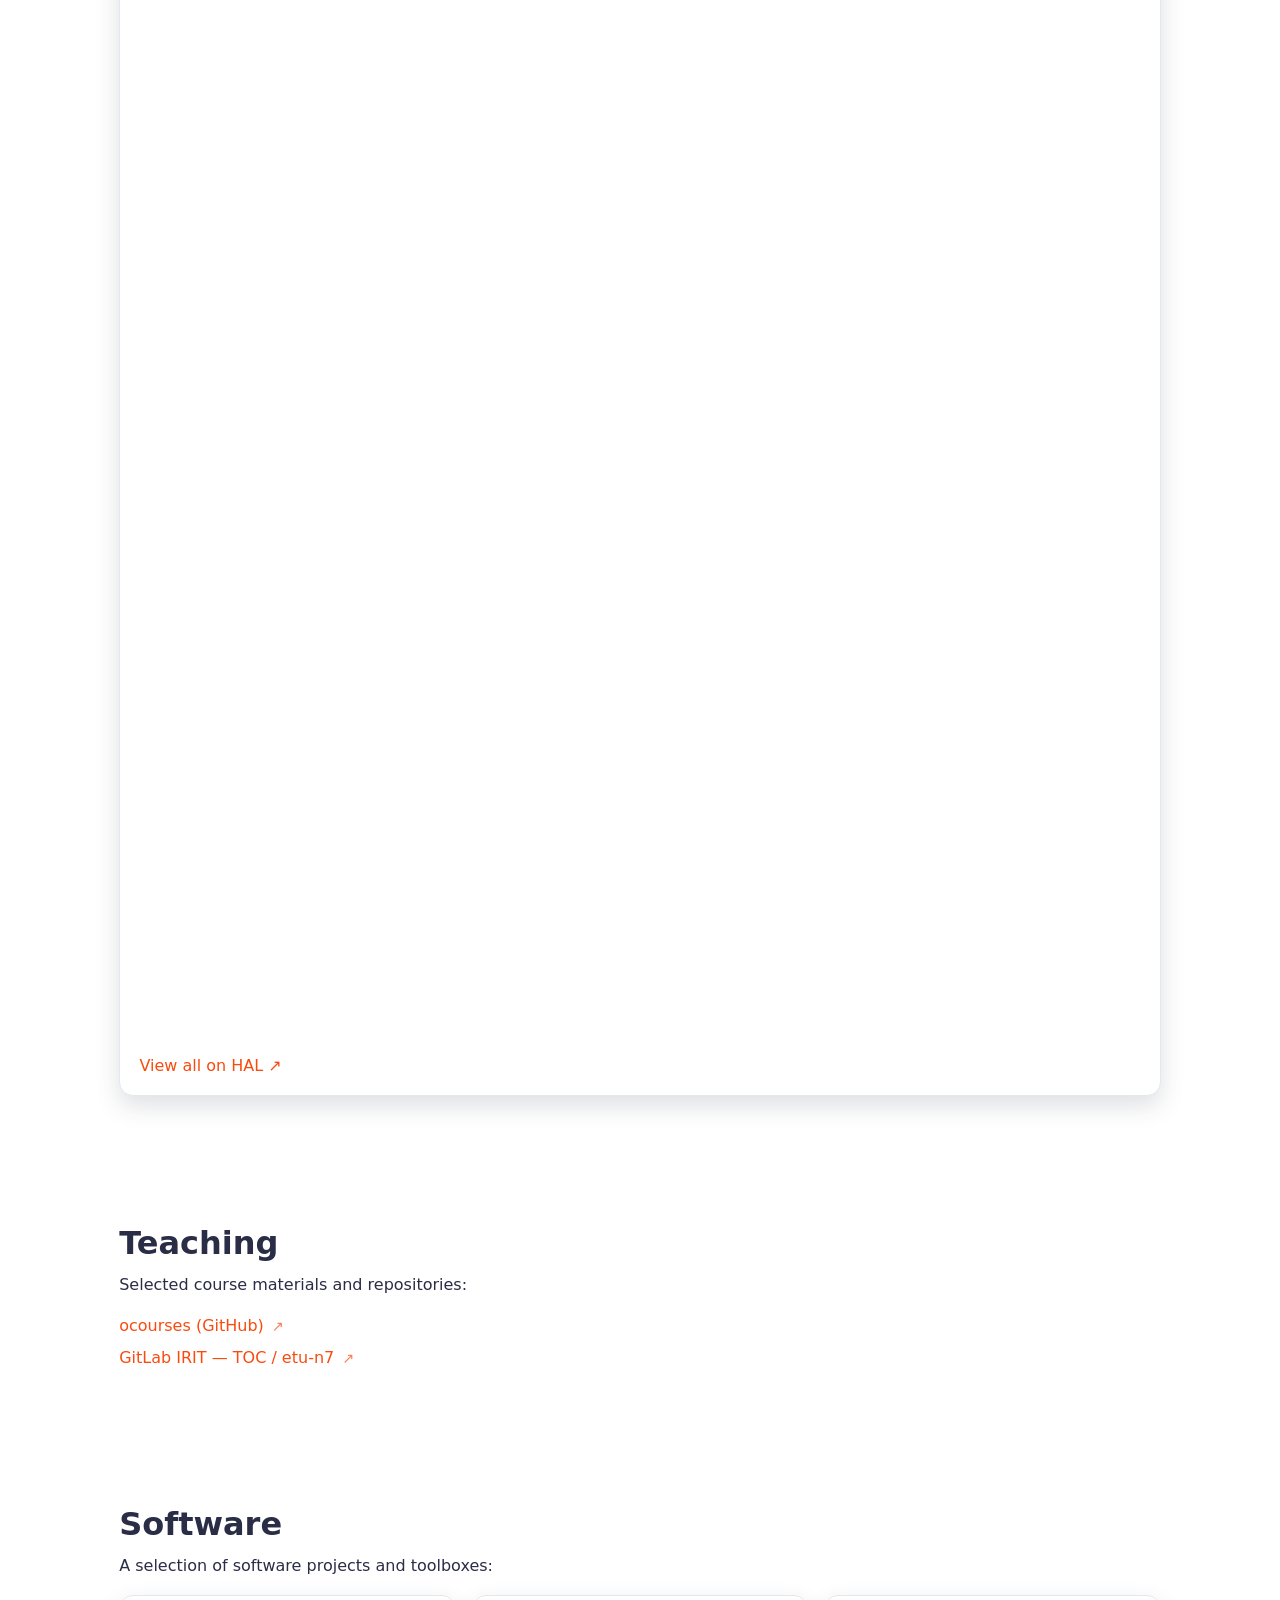
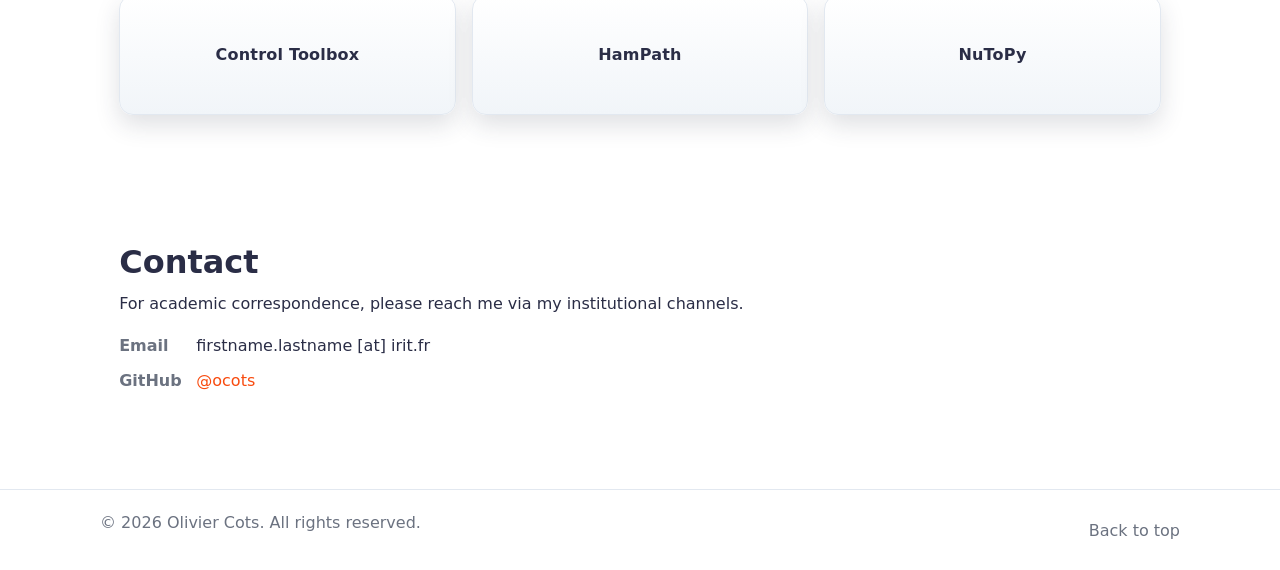
==== commit be2e52ef: "review hero part and favicon" ====
--- a/index.html
+++ b/index.html
@@ -53,31 +53,38 @@
       <section class="hero" id="top">
         <div class="container hero-inner">
           <div class="hero-text">
-            <h1 class="hero-title">Olivier Cots</h1>
-            <p class="hero-subtitle">
-              Associate Professor of Applied Mathematics<br />
-              IRIT (UMR CNRS 5505), ENSEEIHT (Dépt. SN)
-            </p>
+            <div class="hero-intro">
+              <div class="hero-content">
+                <h1 class="hero-title">Olivier Cots</h1>
+                <p class="hero-subtitle">
+                  Associate Professor of Applied Mathematics<br />
+                  IRIT (UMR CNRS 5505), ENSEEIHT (Dépt. SN)
+                </p>
+              </div>
+              <img class="hero-portrait" src="assets/figs/ocots.png" alt="Portrait of Olivier Cots" />
+            </div>
             <p class="hero-keywords">Optimal control · Geometry · Algorithms · Applications</p>
-            <div class="hero-actions">
-              <a class="btn primary" href="#about">Learn more</a>
-              <a class="btn" href="#publications">Publications</a>
-            </div>
-            <ul class="social-links">
-              <li><a href="https://cv.hal.science/ocots" target="_blank" rel="noopener">HAL CV</a></li>
-              <li><a href="https://github.com/ocots" target="_blank" rel="noopener">GitHub</a></li>
-              <li><a href="https://scholar.google.com/citations?user=JVn4K6UAAAAJ&hl=fr" target="_blank" rel="noopener">Google Scholar</a></li>
-              <li><a href="https://www.researchgate.net/profile/Olivier-Cots?ev=hdr_xprf" target="_blank" rel="noopener">ResearchGate</a></li>
-              <li><a href="https://arxiv.org/a/0000-0002-4703-4369.html" target="_blank" rel="noopener">arXiv</a></li>
-            </ul>
-          </div>
-          <div class="hero-logos">
-            <a href="https://www.irit.fr/" target="_blank" rel="noopener" aria-label="IRIT website">
-              <img src="assets/figs/logo-irit.png" alt="IRIT" class="hero-logo" />
-            </a>
-            <a href="https://www.enseeiht.fr/" target="_blank" rel="noopener" aria-label="ENSEEIHT website">
-              <img src="assets/figs/Logo-toulouse-inp-N7.png" alt="ENSEEIHT - Toulouse INP" class="hero-logo" />
-            </a>
+            <div class="hero-bottom">
+              <div class="hero-actions">
+                <a class="btn primary" href="#about">Learn more</a>
+                <a class="btn" href="#publications">Publications</a>
+              </div>
+              <ul class="social-links">
+                <li><a href="https://cv.hal.science/ocots" target="_blank" rel="noopener">HAL CV</a></li>
+                <li><a href="https://github.com/ocots" target="_blank" rel="noopener">GitHub</a></li>
+                <li><a href="https://scholar.google.com/citations?user=JVn4K6UAAAAJ&hl=fr" target="_blank" rel="noopener">Google Scholar</a></li>
+                <li><a href="https://www.researchgate.net/profile/Olivier-Cots?ev=hdr_xprf" target="_blank" rel="noopener">ResearchGate</a></li>
+                <li><a href="https://arxiv.org/a/0000-0002-4703-4369.html" target="_blank" rel="noopener">arXiv</a></li>
+              </ul>
+              <div class="hero-logos">
+                <a href="https://www.irit.fr/" target="_blank" rel="noopener" aria-label="IRIT website">
+                  <img src="assets/figs/logo-irit.png" alt="IRIT" class="hero-logo" />
+                </a>
+                <a href="https://www.enseeiht.fr/" target="_blank" rel="noopener" aria-label="ENSEEIHT website">
+                  <img src="assets/figs/Logo-toulouse-inp-N7.png" alt="ENSEEIHT - Toulouse INP" class="hero-logo" />
+                </a>
+              </div>
+            </div>
           </div>
         </div>
         <div class="hero-bg" aria-hidden="true"></div>
@@ -94,7 +101,6 @@
           <aside class="about-aside">
             <div class="callout">
               <h3>Affiliations</h3>
-              <img class="portrait portrait--small" src="assets/figs/ocots.png" alt="Portrait of Olivier Cots" />
               <ul class="fancy-list arrow-list" role="list">
                 <li><a href="https://www.irit.fr/" target="_blank" rel="noopener">IRIT — UMR CNRS 5505</a></li>
                 <li><a href="https://www.enseeiht.fr/" target="_blank" rel="noopener">ENSEEIHT — Département SN</a></li>
--- a/assets/css/style.css
+++ b/assets/css/style.css
@@ -107,16 +107,21 @@
 
 /* Hero */
 .hero { position: relative; padding: 6rem 0 4rem; }
-.hero-inner { display: grid; grid-template-columns: 1fr auto; gap: 3rem; align-items: center; }
-.hero-title { font-weight: 800; }
-.hero-subtitle { color: var(--muted); font-size: 1.1rem; }
+.hero-inner { display: grid; grid-template-columns: 1fr; gap: 2rem; align-items: center; }
+.hero-intro { display: flex; align-items: flex-start; gap: 2rem; margin-bottom: 1rem; }
+.hero-content { flex: 1; }
+.hero-portrait { width: 120px; height: 120px; border-radius: 50%; object-fit: cover; border: 3px solid var(--border); box-shadow: var(--shadow); }
+
+.hero-title { font-weight: 800; margin-bottom: 0.5rem; }
+.hero-subtitle { color: var(--muted); font-size: 1.1rem; margin-bottom: 0; }
 .hero-keywords { color: var(--text); opacity: 0.9; font-family: var(--font-mono); font-size: 0.95rem; margin-top: 0.4rem; }
 
-.hero-logos { display: flex; flex-direction: row; gap: 1.5rem; align-items: center; }
+.hero-bottom { display: flex; justify-content: space-between; align-items: flex-end; margin-top: 1.5rem; }
+.hero-logos { display: flex; gap: 1rem; align-items: center; }
 .hero-logo { height: 100px; width: auto; opacity: 1; transition: transform 0.3s ease; cursor: pointer; }
 .hero-logo:hover { transform: scale(1.1); }
 
-.hero-actions { display: flex; gap: 0.8rem; margin: 1.2rem 0; }
+.hero-actions { display: flex; flex-direction: column; gap: 0.8rem; margin: 0; }
 .btn { display: inline-block; padding: 0.7rem 1rem; border-radius: var(--radius); border: 1px solid var(--border); background: var(--tile); color: var(--text); font-weight: 600; }
 .btn:hover { background: color-mix(in oklab, var(--tile), var(--accent) 20%); }
 .btn.primary { background: linear-gradient(135deg, var(--brand), var(--brand-strong)); border: 0; color: white; }
@@ -140,21 +145,20 @@
 
 .hero-bg { position: absolute; inset: 0; pointer-events: none; z-index: -1; background: radial-gradient(600px 300px at 80% 10%, rgba(248,75,15,0.15), transparent 60%), radial-gradient(600px 300px at 20% 20%, rgba(25,71,186,0.12), transparent 60%); }
 
-@media (max-width: 980px) {
-  .hero-inner { grid-template-columns: 1fr; }
-  .hero-logos { flex-direction: row; justify-content: center; gap: 2rem; margin-top: 2rem; }
-  .hero-logo { height: 50px; }
+@media (max-width: 768px) {
+  .hero-intro { flex-direction: column; align-items: center; text-align: center; gap: 1.5rem; }
+  .hero-portrait { width: 100px; height: 100px; }
+  .hero-bottom { flex-direction: column; gap: 1.5rem; align-items: center; }
 }
 
 @media (max-width: 640px) {
-  .hero-logos { gap: 1.5rem; }
-  .hero-logo { height: 40px; }
+  .hero-portrait { width: 80px; height: 80px; }
+  .hero-logo { height: 32px; }
+  .hero-logos { gap: 0.8rem; }
 }
 
 @media (max-width: 880px) {
   .about-aside { margin-top: 1rem; }
-  .about-aside .callout { padding-right: 100px; }
-  .about-aside .callout .portrait { max-width: 84px; top: 0.7rem; right: 0.7rem; }
 }
 
 /* Grids and utility cards */
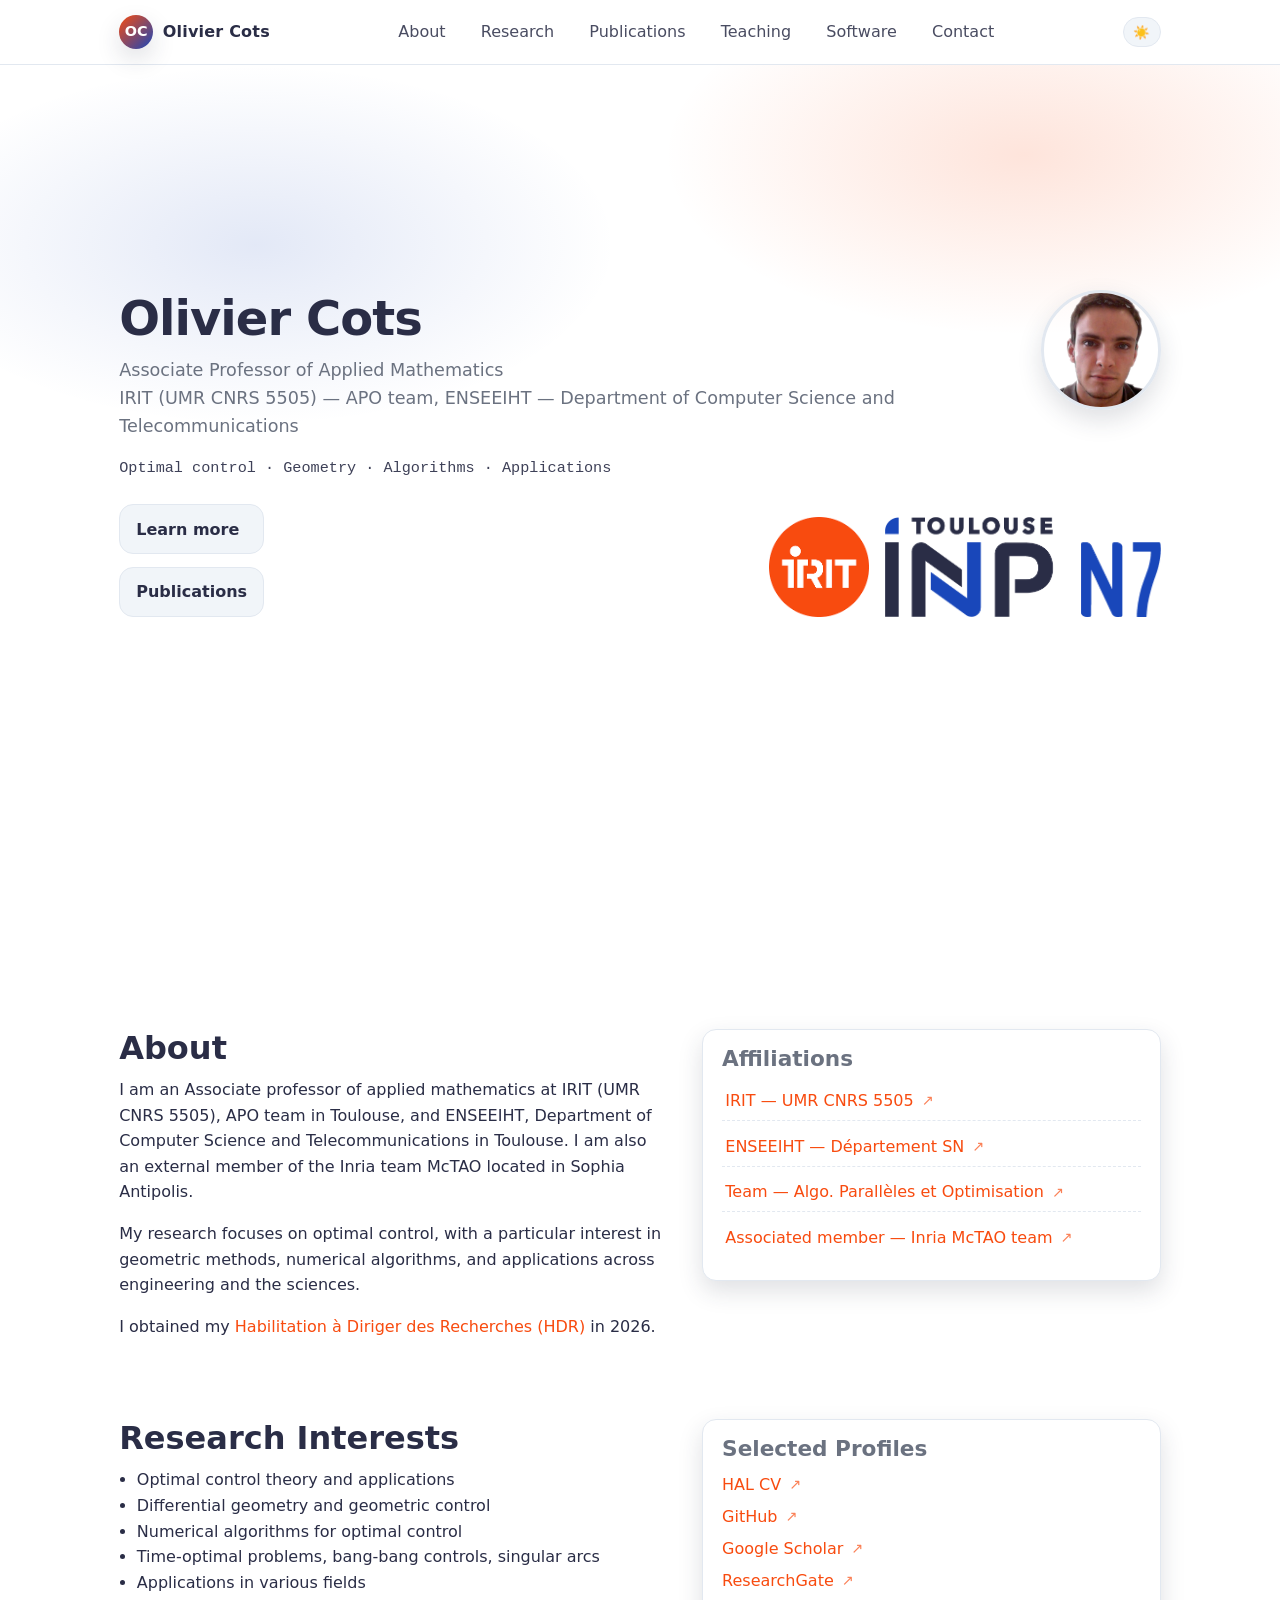
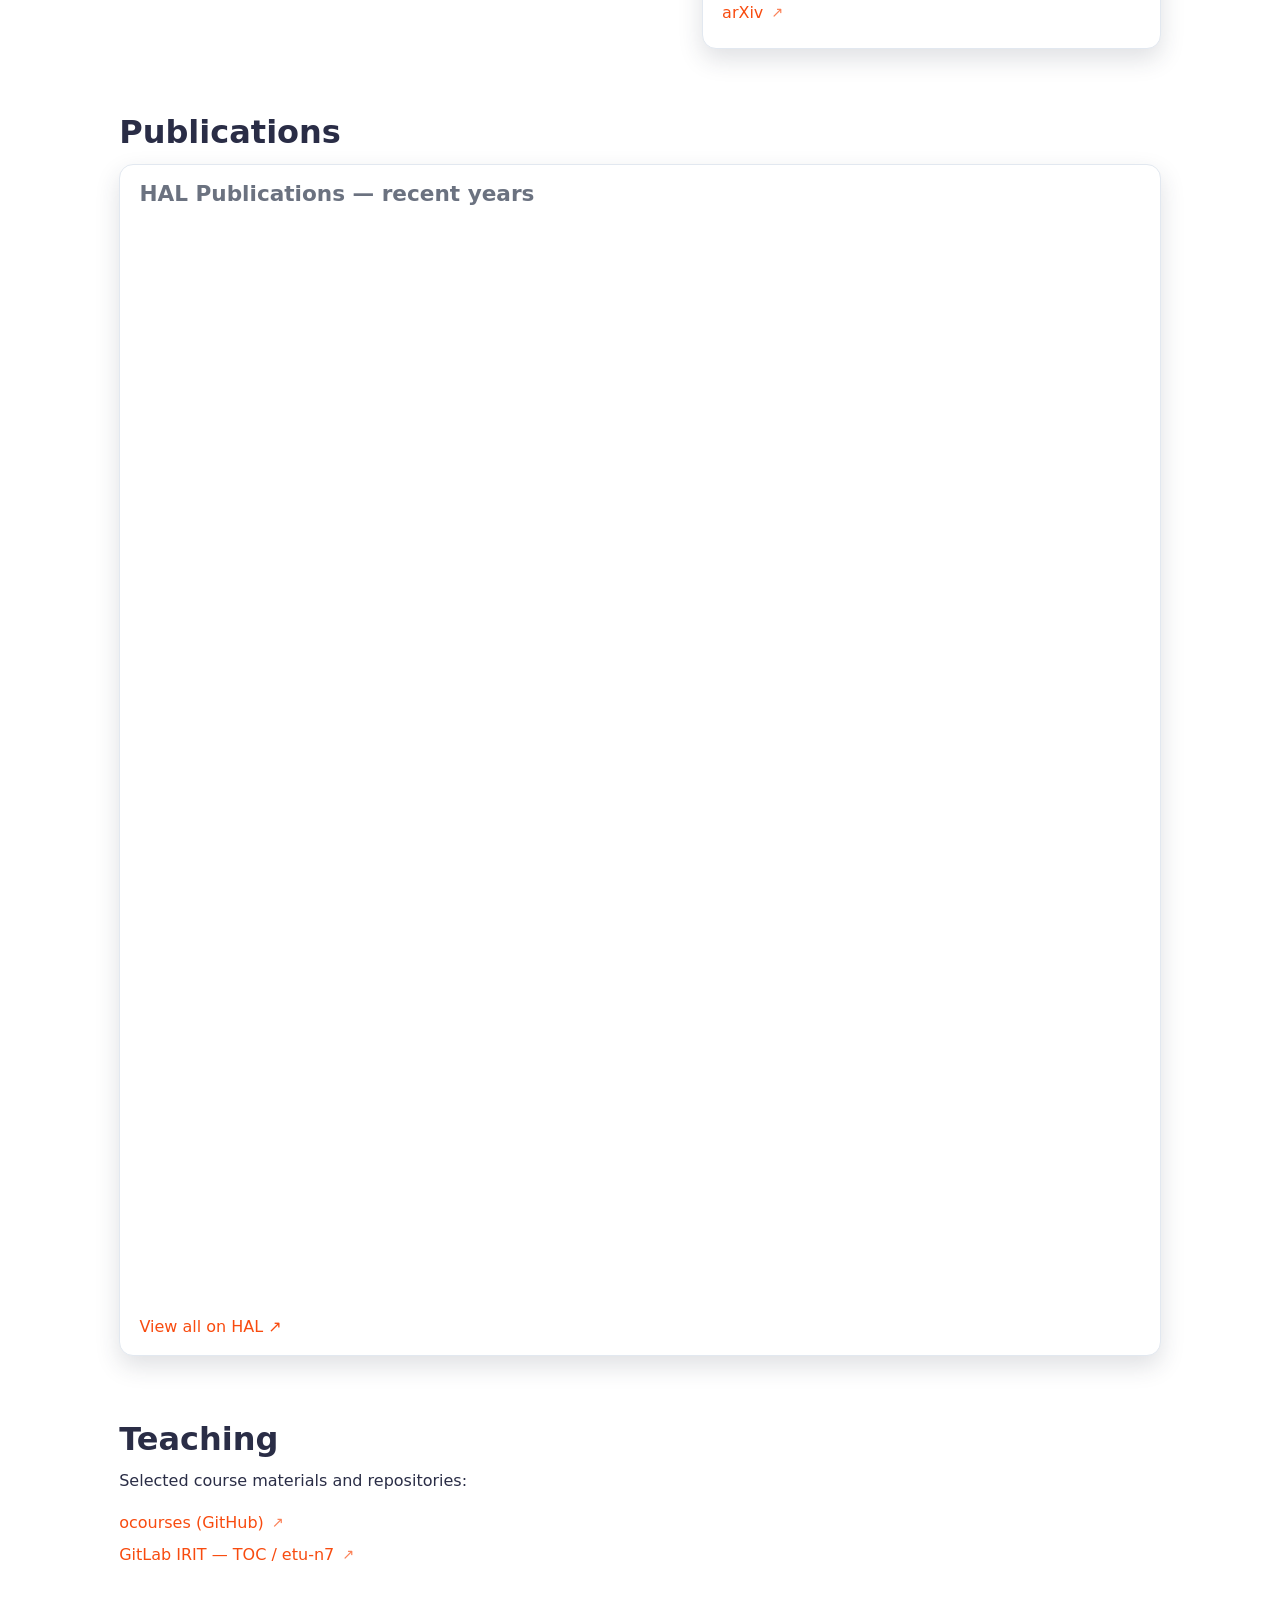
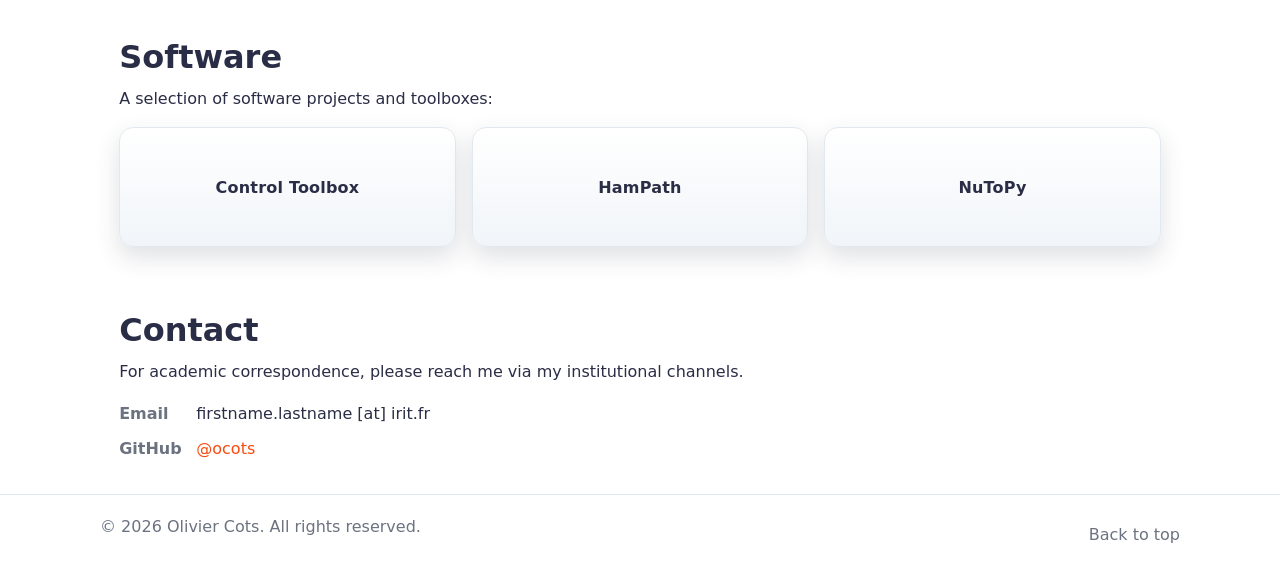
==== commit 5f288faf: "Update homepage: add HDR, affiliations, and style improvements - Add HDR information with link to Gi" ====
--- a/index.html
+++ b/index.html
@@ -58,7 +58,7 @@
                 <h1 class="hero-title">Olivier Cots</h1>
                 <p class="hero-subtitle">
                   Associate Professor of Applied Mathematics<br />
-                  IRIT (UMR CNRS 5505), ENSEEIHT (Dépt. SN)
+                  IRIT (UMR CNRS 5505) — APO team, ENSEEIHT — Department of Computer Science and Telecommunications
                 </p>
               </div>
               <img class="hero-portrait" src="assets/figs/ocots.png" alt="Portrait of Olivier Cots" />
@@ -66,16 +66,9 @@
             <p class="hero-keywords">Optimal control · Geometry · Algorithms · Applications</p>
             <div class="hero-bottom">
               <div class="hero-actions">
-                <a class="btn primary" href="#about">Learn more</a>
+                <a class="btn" href="#about">Learn more</a>
                 <a class="btn" href="#publications">Publications</a>
               </div>
-              <ul class="social-links">
-                <li><a href="https://cv.hal.science/ocots" target="_blank" rel="noopener">HAL CV</a></li>
-                <li><a href="https://github.com/ocots" target="_blank" rel="noopener">GitHub</a></li>
-                <li><a href="https://scholar.google.com/citations?user=JVn4K6UAAAAJ&hl=fr" target="_blank" rel="noopener">Google Scholar</a></li>
-                <li><a href="https://www.researchgate.net/profile/Olivier-Cots?ev=hdr_xprf" target="_blank" rel="noopener">ResearchGate</a></li>
-                <li><a href="https://arxiv.org/a/0000-0002-4703-4369.html" target="_blank" rel="noopener">arXiv</a></li>
-              </ul>
               <div class="hero-logos">
                 <a href="https://www.irit.fr/" target="_blank" rel="noopener" aria-label="IRIT website">
                   <img src="assets/figs/logo-irit.png" alt="IRIT" class="hero-logo" />
@@ -95,19 +88,24 @@
           <div>
             <h2>About</h2>
             <p>
-              I am an Associate professor of applied mathematics at IRIT (UMR CNRS 5505), ENSEEIHT (Dépt. SN). My research focuses on optimal control, with a particular interest in geometric methods, numerical algorithms, and applications across engineering and the sciences.
+              I am an Associate professor of applied mathematics at IRIT (UMR CNRS 5505), APO team in Toulouse, and ENSEEIHT, Department of Computer Science and Telecommunications in Toulouse. I am also an external member of the Inria team McTAO located in Sophia Antipolis.
             </p>
-          </div>
-          <aside class="about-aside">
+            <p>
+              My research focuses on optimal control, with a particular interest in geometric methods, numerical algorithms, and applications across engineering and the sciences.
+            </p>
+            <p>
+              I obtained my <a href="https://github.com/ocots/hdr" target="_blank" rel="noopener">Habilitation à Diriger des Recherches (HDR)</a> in 2026.
+            </p>
+          </div>
             <div class="callout">
               <h3>Affiliations</h3>
               <ul class="fancy-list arrow-list" role="list">
                 <li><a href="https://www.irit.fr/" target="_blank" rel="noopener">IRIT — UMR CNRS 5505</a></li>
                 <li><a href="https://www.enseeiht.fr/" target="_blank" rel="noopener">ENSEEIHT — Département SN</a></li>
                 <li><a href="https://www.irit.fr/apo/site" target="_blank" rel="noopener">Team — Algo. Parallèles et Optimisation</a></li>
+                <li><a href="https://team.inria.fr/mctao/" target="_blank" rel="noopener">Associated member — Inria McTAO team</a></li>
               </ul>
             </div>
-          </aside>
         </div>
       </section>
 
@@ -115,7 +113,7 @@
         <div class="container grid two">
           <div>
             <h2>Research Interests</h2>
-            <ul class="check-list">
+            <ul>
               <li>Optimal control theory and applications</li>
               <li>Differential geometry and geometric control</li>
               <li>Numerical algorithms for optimal control</li>
@@ -127,6 +125,7 @@
             <h3>Selected Profiles</h3>
             <ul class="arrow-list">
               <li><a href="https://cv.hal.science/ocots" target="_blank" rel="noopener">HAL CV</a></li>
+              <li><a href="https://github.com/ocots" target="_blank" rel="noopener">GitHub</a></li>
               <li><a href="https://scholar.google.com/citations?user=JVn4K6UAAAAJ&hl=fr" target="_blank" rel="noopener">Google Scholar</a></li>
               <li><a href="https://www.researchgate.net/profile/Olivier-Cots?ev=hdr_xprf" target="_blank" rel="noopener">ResearchGate</a></li>
               <li><a href="https://arxiv.org/a/0000-0002-4703-4369.html" target="_blank" rel="noopener">arXiv</a></li>
@@ -138,15 +137,6 @@
       <section class="section" id="publications">
         <div class="container">
           <h2>Publications</h2>
-          <p>
-            For a complete and up-to-date list of publications, please visit my profiles:
-          </p>
-          <ul class="link-tiles">
-            <li><a class="tile" href="https://cv.hal.science/ocots" target="_blank" rel="noopener"><span>HAL CV</span></a></li>
-            <li><a class="tile" href="https://scholar.google.com/citations?user=JVn4K6UAAAAJ&hl=fr" target="_blank" rel="noopener"><span>Google Scholar</span></a></li>
-            <li><a class="tile" href="https://www.researchgate.net/profile/Olivier-Cots?ev=hdr_xprf" target="_blank" rel="noopener"><span>ResearchGate</span></a></li>
-            <li><a class="tile" href="https://arxiv.org/a/0000-0002-4703-4369.html" target="_blank" rel="noopener"><span>arXiv</span></a></li>
-          </ul>
           <!-- HALtools (official HAL tool) -->
           <div class="embed-card" id="hal-haltools">
             <h3>HAL Publications — recent years</h3>
--- a/assets/css/style.css
+++ b/assets/css/style.css
@@ -67,7 +67,7 @@
 ul { margin: 0; padding: 0 0 0 1.1rem; }
 
 .container { max-width: var(--container); margin: 0 auto; padding: 0 1.2rem; }
-.section { padding: 4rem 0; }
+.section { padding-top: 4rem; }
 
 /* Accessibility */
 .skip-link {
@@ -106,7 +106,11 @@
 }
 
 /* Hero */
-.hero { position: relative; padding: 6rem 0 4rem; }
+.hero { position: relative; padding-top: 25vh; height: 100vh; }
+@media (max-height: 600px) {.hero { position: relative; padding-top: 15vh; height: 100vh; }}
+@media (max-height: 500px) {.hero { position: relative; padding-top: 10vh; height: 100vh; }}
+@media (max-height: 400px) {.hero { position: relative; padding-top: 5vh; height: 100vh; }}
+@media (max-width: 765px) {.hero { position: relative; padding-top: 5vh; height: 100vh; }}
 .hero-inner { display: grid; grid-template-columns: 1fr; gap: 2rem; align-items: center; }
 .hero-intro { display: flex; align-items: flex-start; gap: 2rem; margin-bottom: 1rem; }
 .hero-content { flex: 1; }
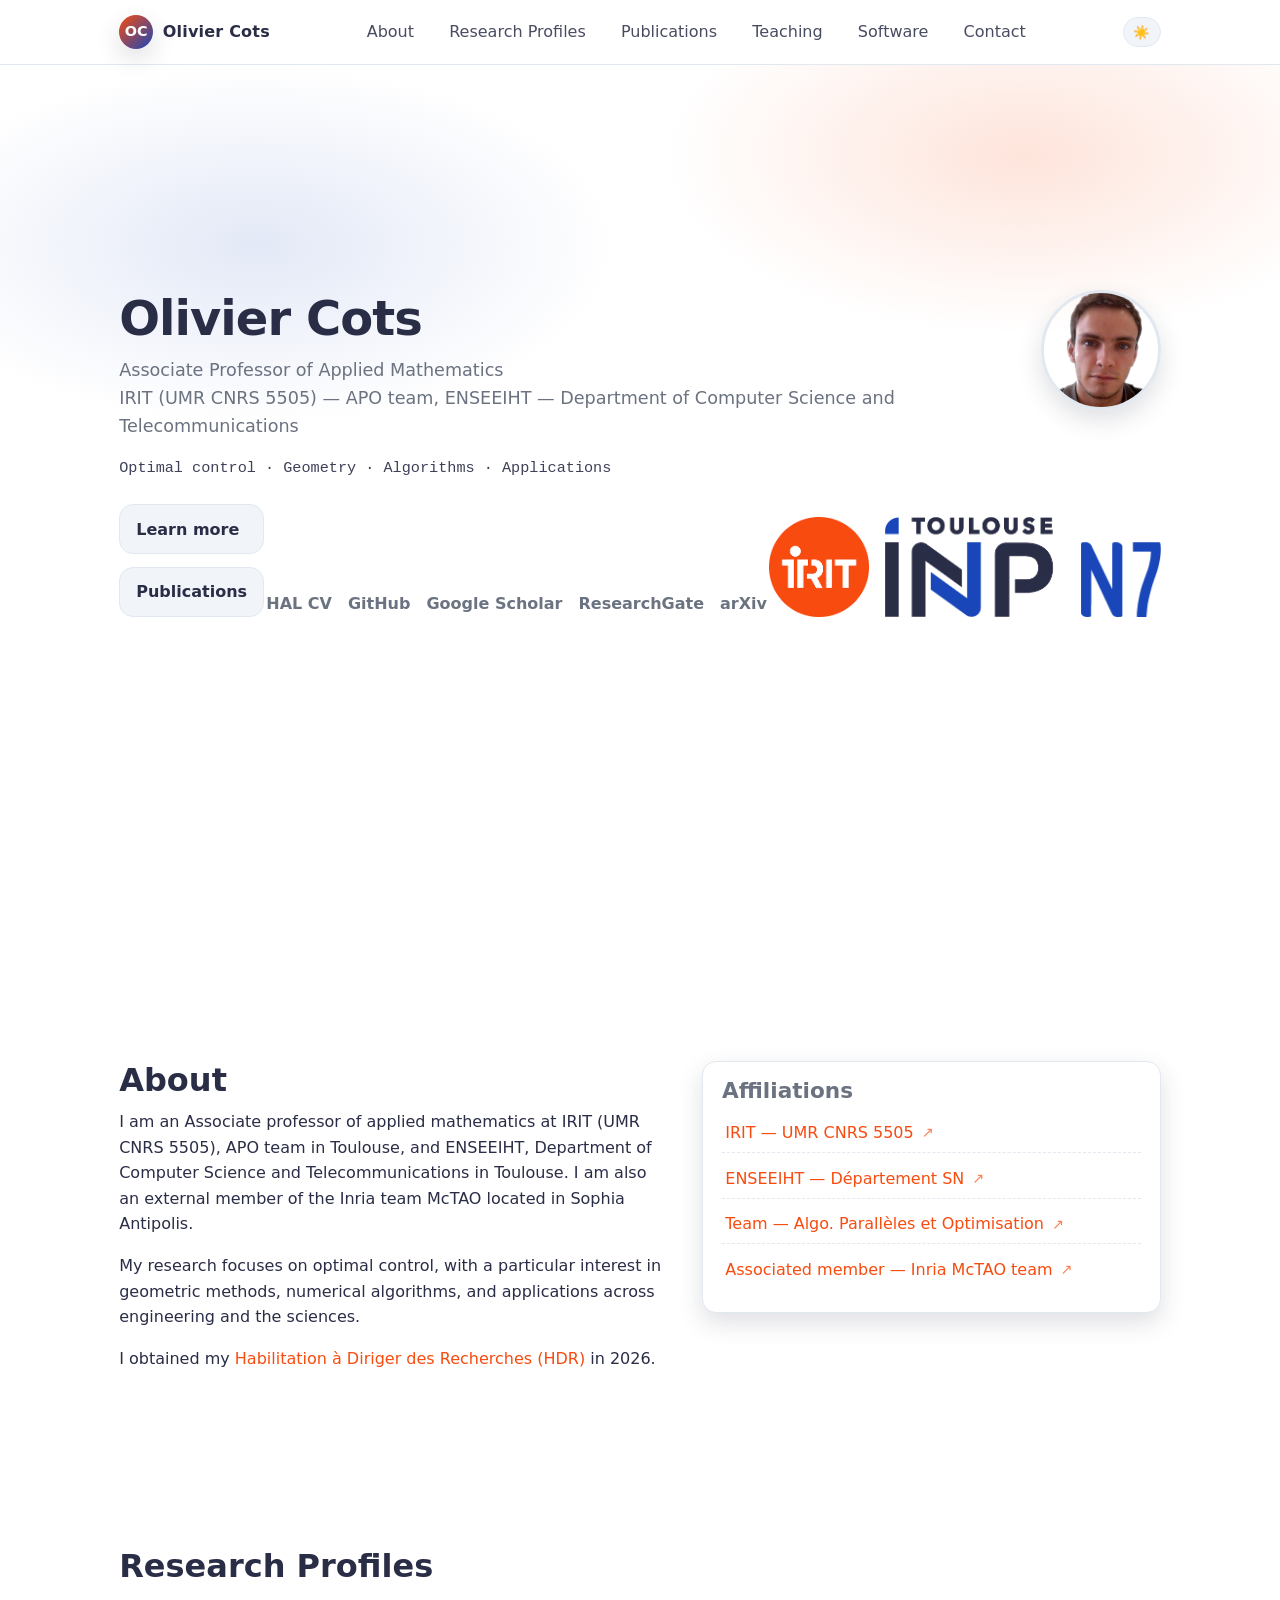
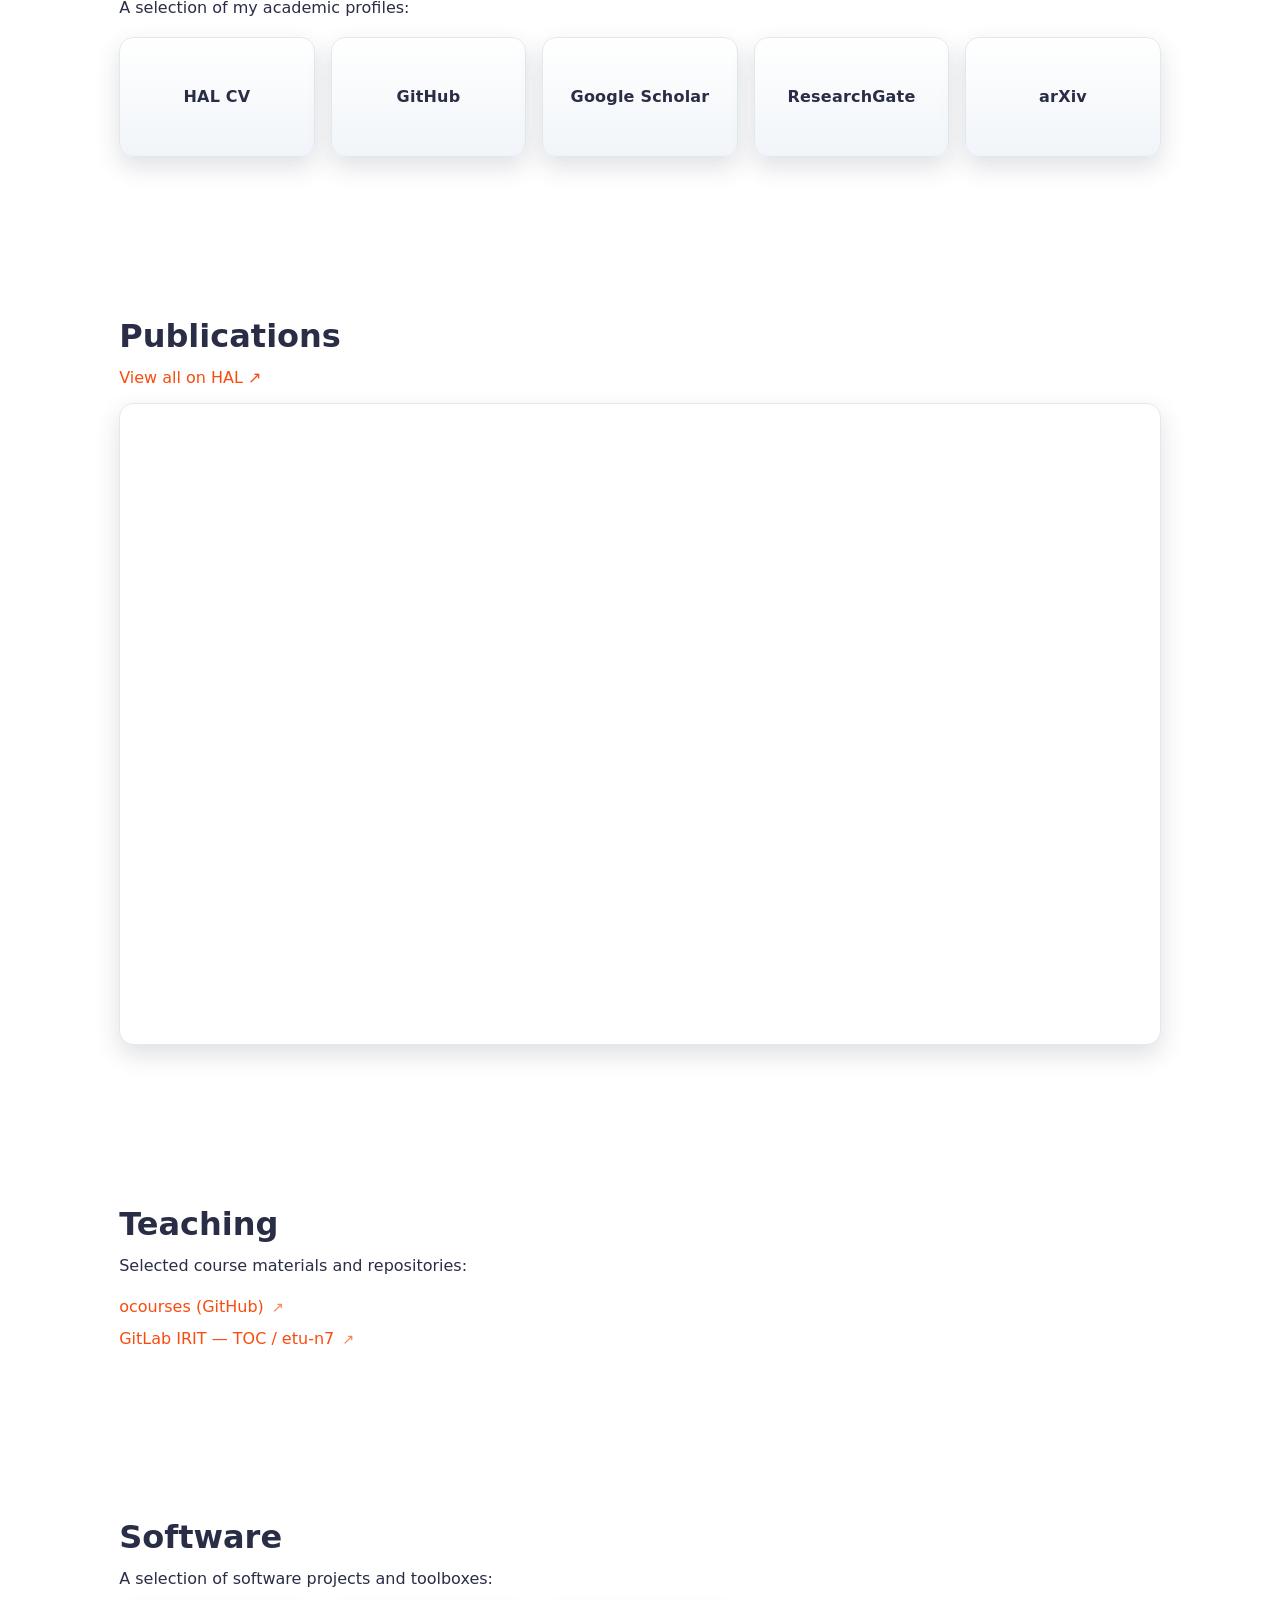
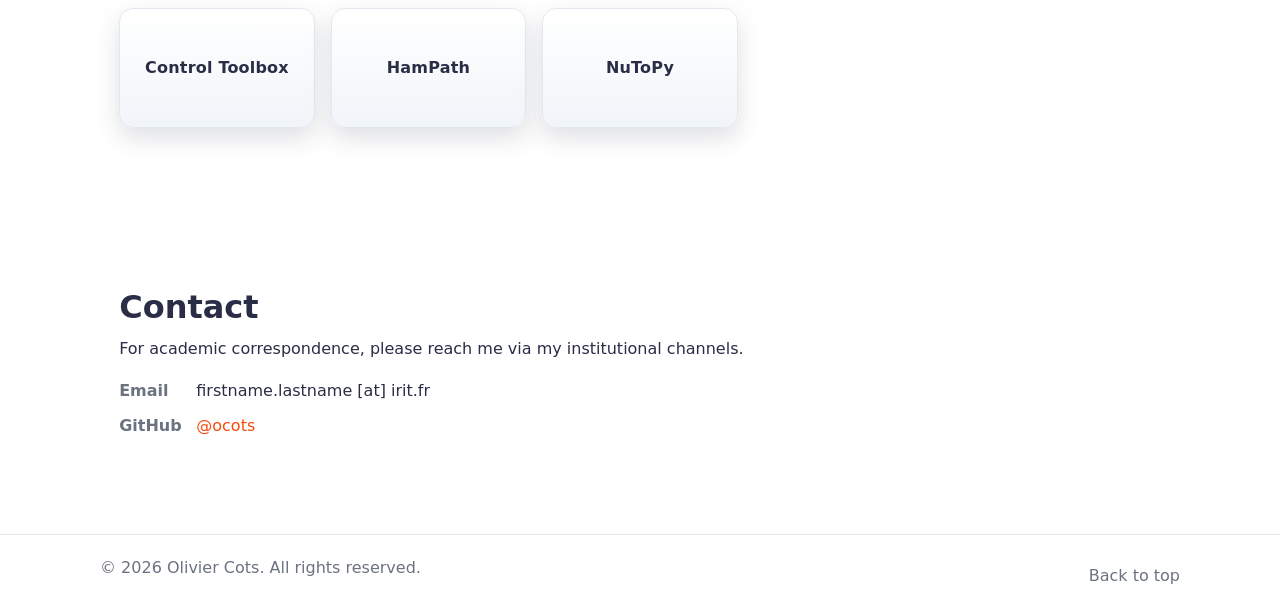
==== commit 9a4b60ae: "Replace Research Interests with Profiles section, add shared header, and restructure Publications - " ====
--- a/index.html
+++ b/index.html
@@ -22,32 +22,7 @@
   <body>
     <a class="skip-link" href="#content">Skip to content</a>
 
-    <header class="site-header">
-      <div class="container header-inner">
-        <a href="#top" class="brand" aria-label="Home">
-          <span class="brand-mark">OC</span>
-          <span class="brand-text">Olivier Cots</span>
-        </a>
-        <nav class="nav" aria-label="Primary">
-          <button class="nav-toggle" aria-expanded="false" aria-controls="primary-menu" aria-label="Toggle menu">
-            <span class="nav-toggle-bar"></span>
-            <span class="nav-toggle-bar"></span>
-            <span class="nav-toggle-bar"></span>
-          </button>
-          <ul id="primary-menu" class="nav-list">
-            <li><a href="#about">About</a></li>
-            <li><a href="#interests">Research</a></li>
-            <li><a href="#publications">Publications</a></li>
-            <li><a href="#teaching">Teaching</a></li>
-            <li><a href="#software">Software</a></li>
-            <li><a href="#contact">Contact</a></li>
-          </ul>
-        </nav>
-        <button class="theme-toggle" id="theme-toggle" aria-label="Toggle dark mode">
-          <span class="theme-icon" aria-hidden="true">🌙</span>
-        </button>
-      </div>
-    </header>
+    <header class="site-header"></header>
 
     <main id="content">
       <section class="hero" id="top">
@@ -67,8 +42,15 @@
             <div class="hero-bottom">
               <div class="hero-actions">
                 <a class="btn" href="#about">Learn more</a>
-                <a class="btn" href="#publications">Publications</a>
+                <a class="btn" href="publications.html">Publications</a>
               </div>
+              <ul class="social-links">
+                <li><a href="https://cv.hal.science/ocots" target="_blank" rel="noopener">HAL CV</a></li>
+                <li><a href="https://github.com/ocots" target="_blank" rel="noopener">GitHub</a></li>
+                <li><a href="https://scholar.google.com/citations?user=JVn4K6UAAAAJ&hl=fr" target="_blank" rel="noopener">Google Scholar</a></li>
+                <li><a href="https://www.researchgate.net/profile/Olivier-Cots?ev=hdr_xprf" target="_blank" rel="noopener">ResearchGate</a></li>
+                <li><a href="https://arxiv.org/a/0000-0002-4703-4369.html" target="_blank" rel="noopener">arXiv</a></li>
+              </ul>
               <div class="hero-logos">
                 <a href="https://www.irit.fr/" target="_blank" rel="noopener" aria-label="IRIT website">
                   <img src="assets/figs/logo-irit.png" alt="IRIT" class="hero-logo" />
@@ -109,50 +91,40 @@
         </div>
       </section>
 
-      <section class="section" id="interests">
-        <div class="container grid two">
-          <div>
-            <h2>Research Interests</h2>
-            <ul>
-              <li>Optimal control theory and applications</li>
-              <li>Differential geometry and geometric control</li>
-              <li>Numerical algorithms for optimal control</li>
-              <li>Time-optimal problems, bang-bang controls, singular arcs</li>
-              <li>Applications in various fields</li>
-            </ul>
-          </div>
-          <div class="callout">
-            <h3>Selected Profiles</h3>
-            <ul class="arrow-list">
-              <li><a href="https://cv.hal.science/ocots" target="_blank" rel="noopener">HAL CV</a></li>
-              <li><a href="https://github.com/ocots" target="_blank" rel="noopener">GitHub</a></li>
-              <li><a href="https://scholar.google.com/citations?user=JVn4K6UAAAAJ&hl=fr" target="_blank" rel="noopener">Google Scholar</a></li>
-              <li><a href="https://www.researchgate.net/profile/Olivier-Cots?ev=hdr_xprf" target="_blank" rel="noopener">ResearchGate</a></li>
-              <li><a href="https://arxiv.org/a/0000-0002-4703-4369.html" target="_blank" rel="noopener">arXiv</a></li>
-            </ul>
-          </div>
+      <section class="section" id="profiles">
+        <div class="container">
+          <h2>Research Profiles</h2>
+          <p>
+            A selection of my academic profiles:
+          </p>
+          <ul class="link-tiles">
+            <li><a class="tile" href="https://cv.hal.science/ocots" target="_blank" rel="noopener"><span>HAL CV</span></a></li>
+            <li><a class="tile" href="https://github.com/ocots" target="_blank" rel="noopener"><span>GitHub</span></a></li>
+            <li><a class="tile" href="https://scholar.google.com/citations?user=JVn4K6UAAAAJ&hl=fr" target="_blank" rel="noopener"><span>Google Scholar</span></a></li>
+            <li><a class="tile" href="https://www.researchgate.net/profile/Olivier-Cots?ev=hdr_xprf" target="_blank" rel="noopener"><span>ResearchGate</span></a></li>
+            <li><a class="tile" href="https://arxiv.org/a/0000-0002-4703-4369.html" target="_blank" rel="noopener"><span>arXiv</span></a></li>
+          </ul>
         </div>
       </section>
 
       <section class="section" id="publications">
         <div class="container">
           <h2>Publications</h2>
+          <div class="muted" style="margin-top: 0.6rem;">
+            <a href="https://cv.hal.science/ocots" target="_blank" rel="noopener">View all on HAL ↗</a>
+          </div>
           <!-- HALtools (official HAL tool) -->
           <div class="embed-card" id="hal-haltools">
-            <h3>HAL Publications — recent years</h3>
             <iframe
               id="haltools-frame"
               title="HAL Publications — Olivier Cots (HALtools)"
               src="https://haltools.inria.fr/Public/afficheRequetePubli.php?auteur_exp=Olivier,%20Cots&CB_auteur=oui&CB_titre=oui&CB_article=oui&CB_DOI=oui&CB_typdoc=oui&langue=Anglais&tri_exp=annee_publi&tri_exp2=typdoc&tri_exp3=date_publi&ordre_aff=TA&Fen=Aff"
               width="100%"
-              height="1080"
+              height="600px"
               frameborder="0"
               loading="lazy"
               style="background: transparent;"
             ></iframe>
-            <div class="muted" style="margin-top: 0.6rem;">
-              <a href="https://cv.hal.science/ocots" target="_blank" rel="noopener">View all on HAL ↗</a>
-            </div>
           </div>
         </div>
       </section>
--- a/assets/css/style.css
+++ b/assets/css/style.css
@@ -67,7 +67,7 @@
 ul { margin: 0; padding: 0 0 0 1.1rem; }
 
 .container { max-width: var(--container); margin: 0 auto; padding: 0 1.2rem; }
-.section { padding-top: 4rem; }
+.section { padding-top: 6rem; padding-bottom: 4rem;}
 
 /* Accessibility */
 .skip-link {
@@ -185,7 +185,7 @@
 .arrow-list a:hover::after { transform: translate(2px, -2px); }
 
 /* Tiles */
-.link-tiles { list-style: none; padding: 0; margin: 1rem 0 0; display: grid; grid-template-columns: repeat(auto-fit, minmax(220px, 1fr)); gap: 1rem; }
+.link-tiles { list-style: none; padding: 0; margin: 1rem 0 0; display: grid; grid-template-columns: repeat(5, 1fr); gap: 1rem; }
 .tile { display: grid; place-items: center; min-height: 120px; border-radius: var(--radius); border: 1px solid var(--border); background: linear-gradient(180deg, var(--surface), var(--tile)); color: var(--text); font-weight: 700; letter-spacing: 0.2px; box-shadow: var(--shadow); }
 .tile:hover { background: color-mix(in oklab, var(--tile), var(--brand) 12%); }
 
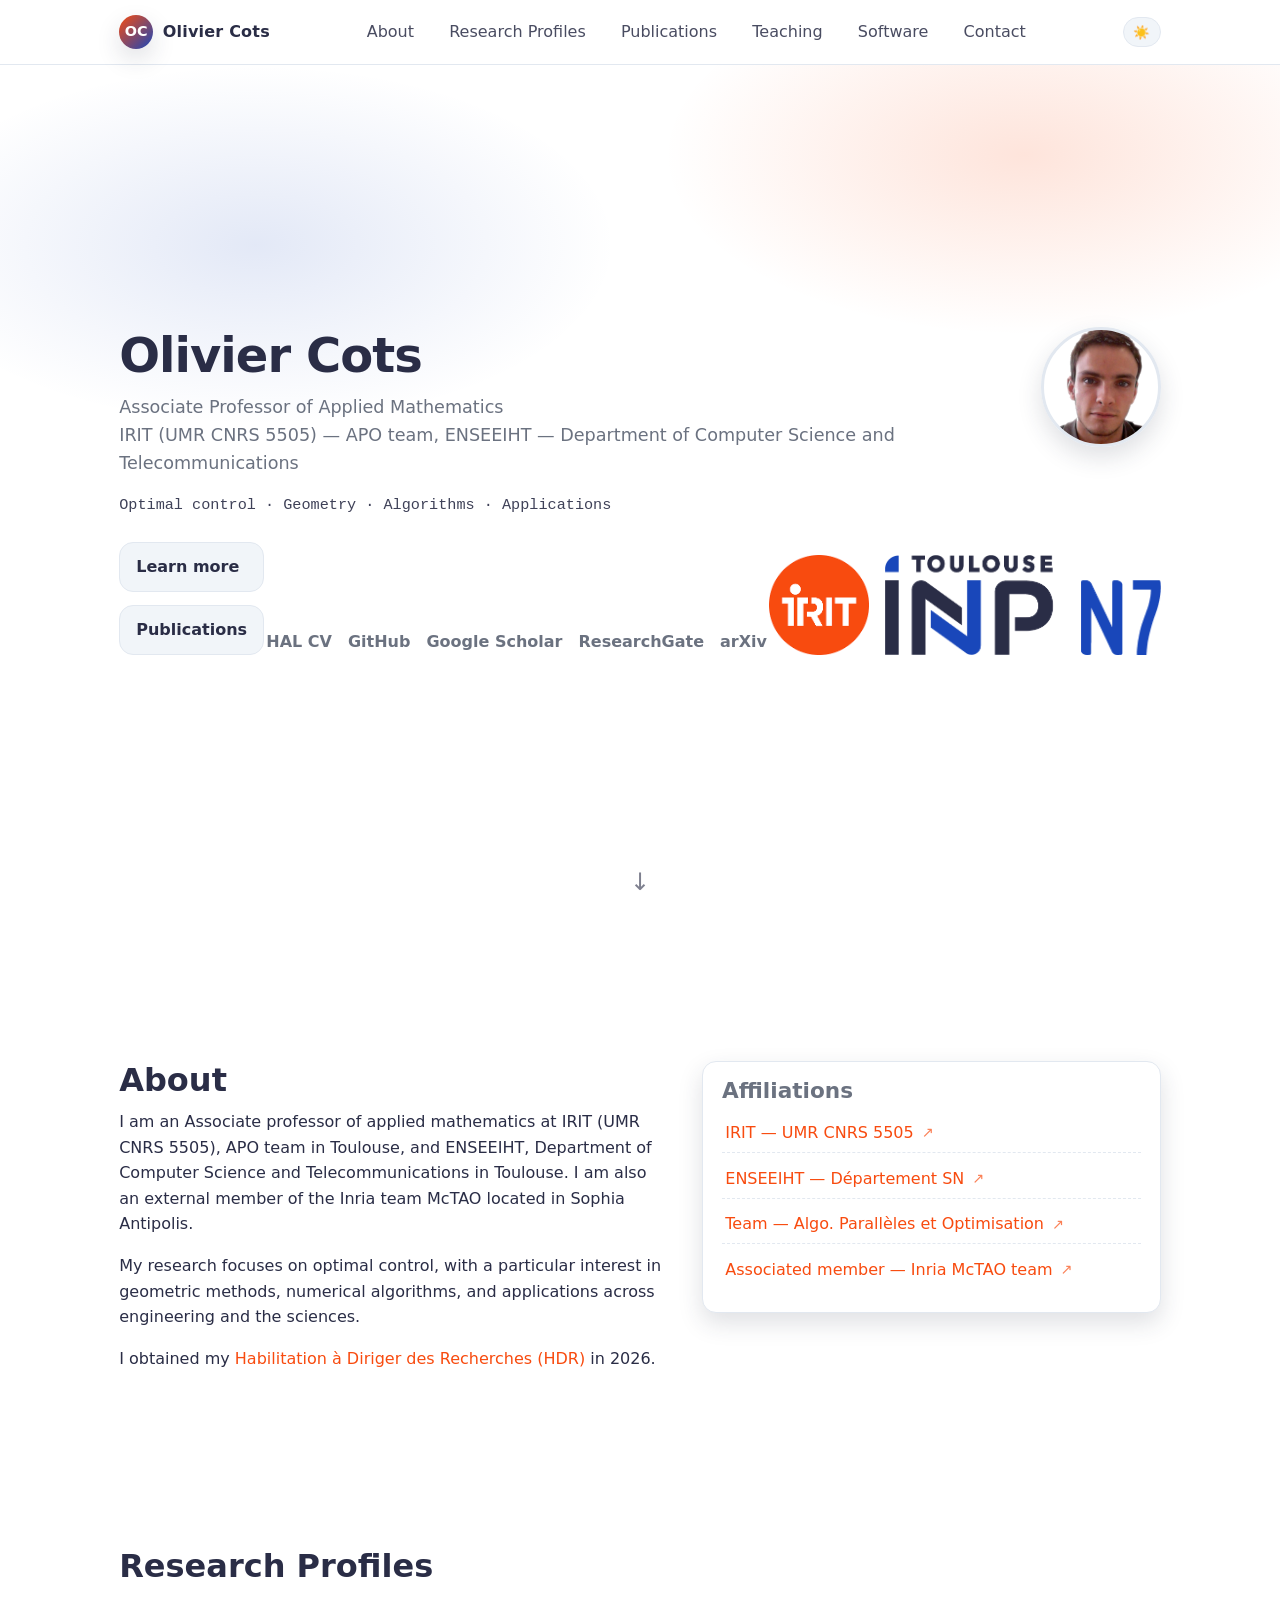
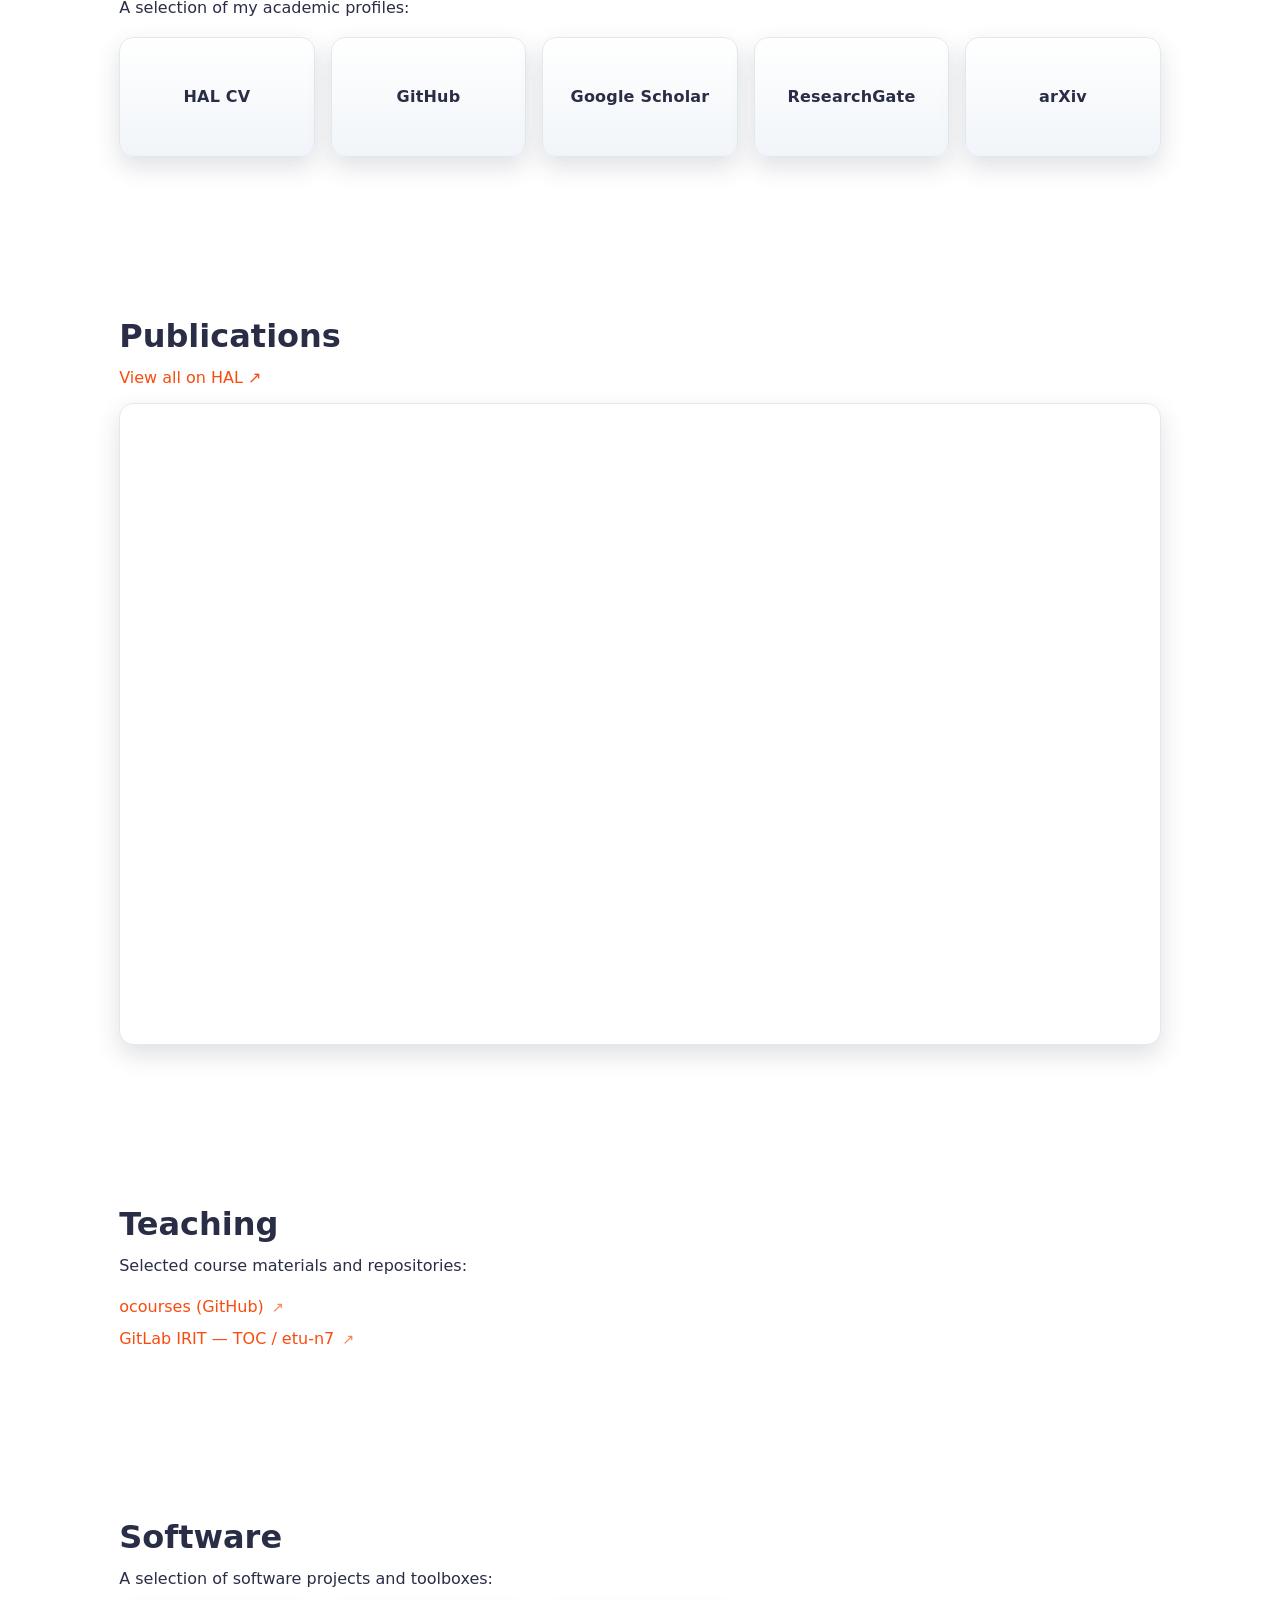
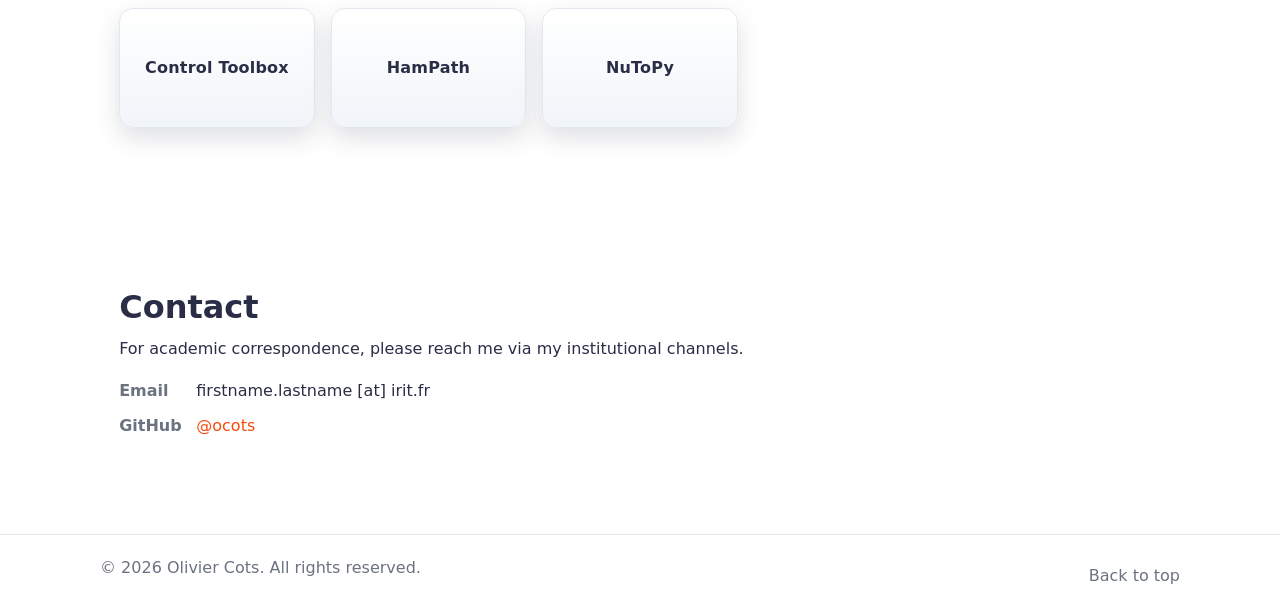
==== commit 8ba0942a: "Implement full-screen hero section with scroll indicator - Change hero to use flexbox centering inst" ====
--- a/index.html
+++ b/index.html
@@ -61,6 +61,9 @@
               </div>
             </div>
           </div>
+        </div>
+        <div class="scroll-indicator">
+          <span class="scroll-arrow" aria-hidden="true">↓</span>
         </div>
         <div class="hero-bg" aria-hidden="true"></div>
       </section>
--- a/assets/css/style.css
+++ b/assets/css/style.css
@@ -106,12 +106,8 @@
 }
 
 /* Hero */
-.hero { position: relative; padding-top: 25vh; height: 100vh; }
-@media (max-height: 600px) {.hero { position: relative; padding-top: 15vh; height: 100vh; }}
-@media (max-height: 500px) {.hero { position: relative; padding-top: 10vh; height: 100vh; }}
-@media (max-height: 400px) {.hero { position: relative; padding-top: 5vh; height: 100vh; }}
-@media (max-width: 765px) {.hero { position: relative; padding-top: 5vh; height: 100vh; }}
-.hero-inner { display: grid; grid-template-columns: 1fr; gap: 2rem; align-items: center; }
+.hero { position: relative; height: 100vh; display: flex; flex-direction: column; justify-content: center; }
+.hero-inner { display: grid; grid-template-columns: 1fr; gap: 2rem; align-items: center; margin-top: -3rem; }
 .hero-intro { display: flex; align-items: flex-start; gap: 2rem; margin-bottom: 1rem; }
 .hero-content { flex: 1; }
 .hero-portrait { width: 120px; height: 120px; border-radius: 50%; object-fit: cover; border: 3px solid var(--border); box-shadow: var(--shadow); }
@@ -121,6 +117,26 @@
 .hero-keywords { color: var(--text); opacity: 0.9; font-family: var(--font-mono); font-size: 0.95rem; margin-top: 0.4rem; }
 
 .hero-bottom { display: flex; justify-content: space-between; align-items: flex-end; margin-top: 1.5rem; }
+
+.scroll-indicator {
+  position: absolute;
+  bottom: 4rem;
+  left: 50%;
+  transform: translateX(-50%);
+  animation: bounce 2s infinite;
+}
+
+.scroll-arrow {
+  font-size: 1.5rem;
+  color: var(--text);
+  opacity: 0.6;
+}
+
+@keyframes bounce {
+  0%, 20%, 50%, 80%, 100% { transform: translateX(-50%) translateY(0); }
+  40% { transform: translateX(-50%) translateY(-10px); }
+  60% { transform: translateX(-50%) translateY(-5px); }
+}
 .hero-logos { display: flex; gap: 1rem; align-items: center; }
 .hero-logo { height: 100px; width: auto; opacity: 1; transition: transform 0.3s ease; cursor: pointer; }
 .hero-logo:hover { transform: scale(1.1); }
